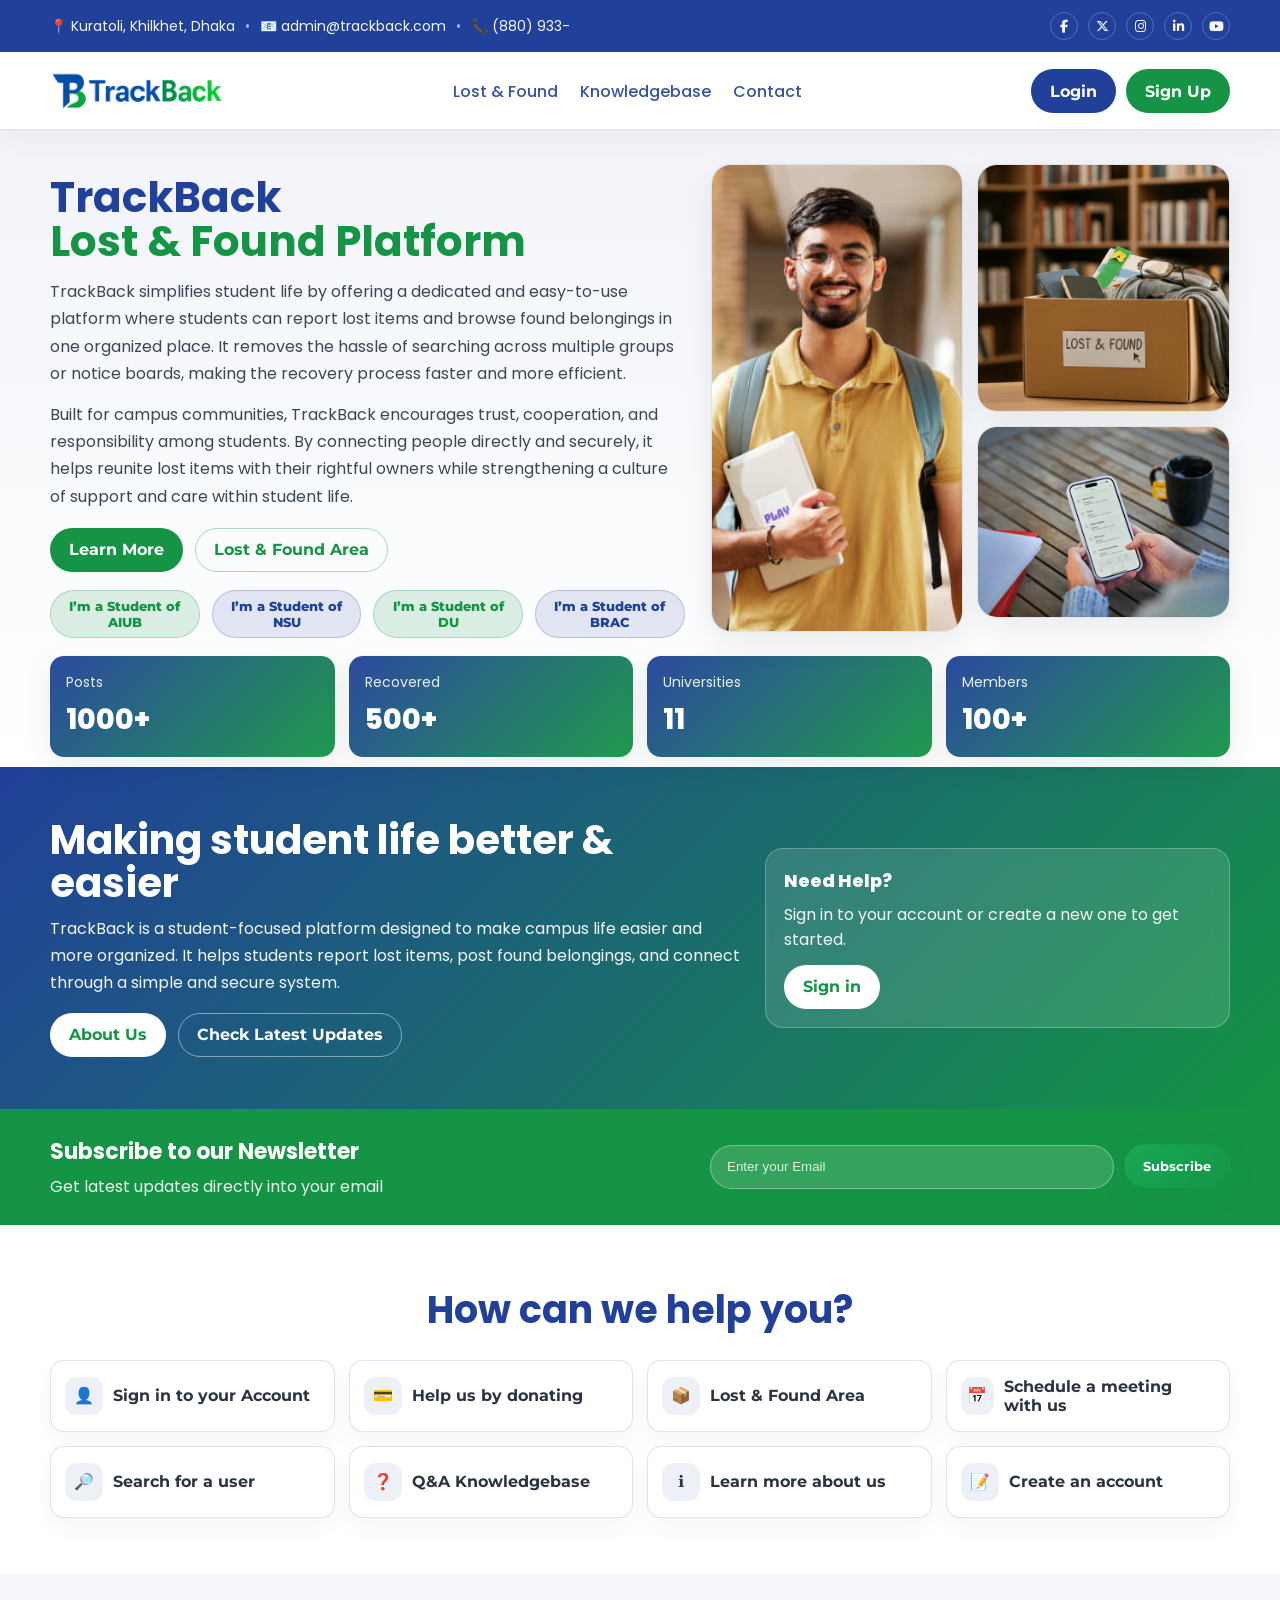
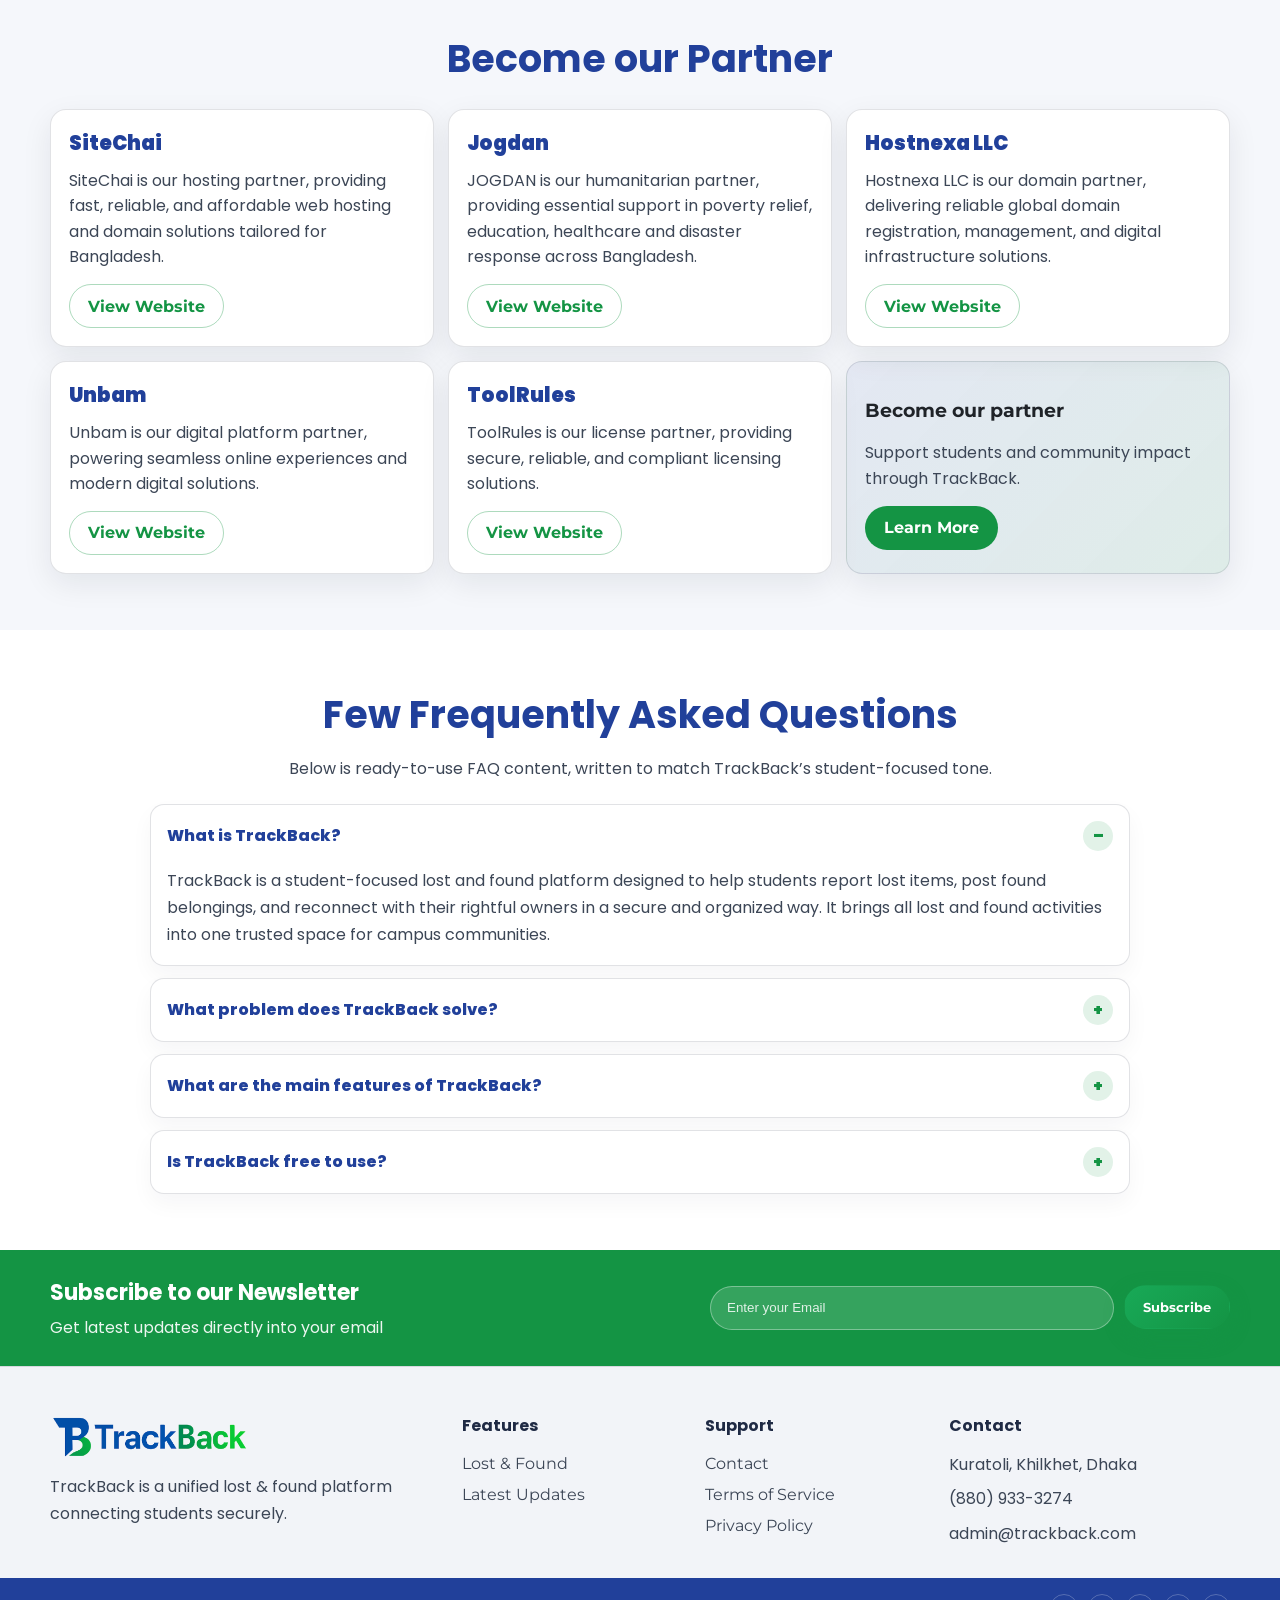
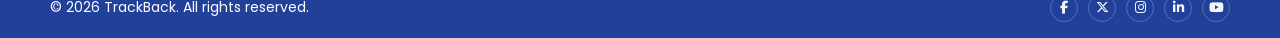
==== index.html @ 2aef0e6d "changed header in index" ====
<!doctype html>
<html lang="en">

<head>
  <meta charset="UTF-8" />
  <meta name="viewport" content="width=device-width, initial-scale=1.0" />
  <title>TrackBack - Student Lost &amp; Found Platform</title>

  <link rel="icon" href="img/logo/favicon-circle.png" type="image/png" />

  <link rel="preconnect" href="https://fonts.googleapis.com" />
  <link rel="preconnect" href="https://fonts.gstatic.com" crossorigin />
  <link rel="stylesheet"
        href="https://cdnjs.cloudflare.com/ajax/libs/font-awesome/6.5.1/css/all.min.css" />

  <link
    href="https://fonts.googleapis.com/css2?family=Montserrat:wght@500;600;700&family=Poppins:wght@400;500;600;700&display=swap"
    rel="stylesheet" />

  <link rel="stylesheet" href="./index.css" />
</head>

<body>

  <div id="header-placeholder"></div>

<script>
  fetch("View/header.html")
    .then(res => res.text())
    .then(data => document.getElementById("header-placeholder").innerHTML = data);

</script>

  <main>
    
    <section class="hero">
      <div class="container hero__grid">
        <div class="hero__left">
          <h1 class="hero__title">
            TrackBack<span class="accent"> <br> Lost &amp; Found Platform</span>
          </h1>

          <p class="hero__desc">
            TrackBack simplifies student life by offering a dedicated and easy-to-use platform where
            students can report lost items and browse found belongings in one organized place. It removes
            the hassle of searching across multiple groups or notice boards, making the recovery process
            faster and more efficient.
          </p>

          <p class="hero__desc">
            Built for campus communities, TrackBack encourages trust, cooperation, and responsibility among
            students. By connecting people directly and securely, it helps reunite lost items with their
            rightful owners while strengthening a culture of support and care within student life.
          </p>

          <div class="hero__cta">
            <a class="btn btn--green btn--pill" href="#">Learn More</a>
            <a class="btn btn--outline-green btn--pill" href="view/login.html">Lost &amp; Found Area</a>
          </div>

          <div class="uni-row">
            <button class="pill pill--green">I’m a Student of AIUB</button>
            <button class="pill pill--blue">I’m a Student of NSU</button>
            <button class="pill pill--green">I’m a Student of DU</button>
            <button class="pill pill--blue">I’m a Student of BRAC</button>
          </div>
        </div>

        <div class="hero__right">
          <div class="hero-cards">
            <article class="media-card media-card--tall">
              <img src="./img/other/hero-1.jpg" alt="TrackBack demo" />
            </article>

            <div class="hero-cards__stack">
              <article class="media-card">
                <img src="./img/other/hero-2.png" alt="Found items list" />
              </article>

              <article class="media-card">
                <img src="./img/other/hero-3.png" alt="Campus support" />
              </article>
            </div>
          </div>
        </div>
      </div>

      <div class="container stats">
        <div class="stat">
          <div class="stat__label">Posts</div>
          <div class="stat__value">1000+</div>
        </div>
        <div class="stat">
          <div class="stat__label">Recovered</div>
          <div class="stat__value">500+</div>
        </div>
        <div class="stat">
          <div class="stat__label">Universities</div>
          <div class="stat__value">11</div>
        </div>
        <div class="stat">
          <div class="stat__label">Members</div>
          <div class="stat__value">100+</div>
        </div>
      </div>
    </section>

    
    <section class="band band--blue" id="features">
      <div class="container band__grid">
        <div>
          <h2 class="band__title">Making student life better &amp; easier</h2>
          <p class="band__text">
            TrackBack is a student-focused platform designed to make campus life easier and more organized.
            It helps students report lost items, post found belongings, and connect through a simple and
            secure system.
          </p>
          <div class="band__cta">
            <a class="btn btn--white btn--pill" href="#">About Us</a>
            <a class="btn btn--outline-white btn--pill" href="#">Check Latest Updates</a>
          </div>
        </div>

        <div class="band__mini">
          <div class="mini-card">
            <div class="mini-card__title">Need Help?</div>
            <div class="mini-card__text">
              Sign in to your account or create a new one to get started.
            </div>
            <a class="btn btn--white btn--pill mini-card__btn" href="view/login.html">Sign in</a>
          </div>
        </div>
      </div>
    </section>

    
    <section class="newsletter-strip">
      <div class="container newsletter-strip__inner">
        <div class="newsletter-strip__text">
          <h3>Subscribe to our Newsletter</h3>
          <p>Get latest updates directly into your email</p>
        </div>

        <form class="newsletter-strip__form" action="#" method="post">
          <input type="email" placeholder="Enter your Email" required />
          <button class="btn btn--green" type="submit">Subscribe</button>
        </form>
      </div>
    </section>

    
    <section class="section" id="support">
      <div class="container">
        <h2 class="section__title">How can we help you?</h2>

        <div class="help-grid">
          <a class="help-item" href="./view/login.html"><span class="help-ico">👤</span><span>Sign in to your Account</span></a>
          <a class="help-item" href="#"><span class="help-ico">💳</span><span>Help us by donating</span></a>
          <a class="help-item" href="#"><span class="help-ico">📦</span><span>Lost &amp; Found Area</span></a>
          <a class="help-item" href="#"><span class="help-ico">📅</span><span>Schedule a meeting with us</span></a>
          <a class="help-item" href="#"><span class="help-ico">🔎</span><span>Search for a user</span></a>
          <a class="help-item" href="#"><span class="help-ico">❓</span><span>Q&amp;A Knowledgebase</span></a>
          <a class="help-item" href="#"><span class="help-ico">ℹ️</span><span>Learn more about us</span></a>
          <a class="help-item" href="./registration.html"><span class="help-ico">📝</span><span>Create an account</span></a>
        </div>
      </div>
    </section>

    
    <section class="section section--muted">
      <div class="container">
        <h2 class="section__title">Become our Partner</h2>

        <div class="sponsor-grid">
          <article class="sponsor-card">
            <div class="sponsor-card__logo">SiteChai</div>
            <p>
              SiteChai is our hosting partner, providing fast, reliable, and affordable web hosting and
              domain solutions tailored for Bangladesh.
            </p>
            <a class="btn btn--outline-green btn--pill" href="https://sitechai.com" target="_blank" rel="noopener">View Website</a>
          </article>

          <article class="sponsor-card">
            <div class="sponsor-card__logo">Jogdan</div>
            <p>
              JOGDAN is our humanitarian partner, providing essential support in poverty relief, education,
              healthcare and disaster response across Bangladesh.
            </p>
            <a class="btn btn--outline-green btn--pill" href="https://jogdan.com" target="_blank" rel="noopener">View Website</a>
          </article>

          <article class="sponsor-card">
            <div class="sponsor-card__logo">Hostnexa LLC</div>
            <p>
              Hostnexa LLC is our domain partner, delivering reliable global domain registration,
              management, and digital infrastructure solutions.
            </p>
            <a class="btn btn--outline-green btn--pill" href="https://hostnexa.com" target="_blank" rel="noopener">View Website</a>
          </article>

          <article class="sponsor-card">
            <div class="sponsor-card__logo">Unbam</div>
            <p>
              Unbam is our digital platform partner, powering seamless online experiences and modern
              digital solutions.
            </p>
            <a class="btn btn--outline-green btn--pill" href="https://unbam.com" target="_blank" rel="noopener">View Website</a>
          </article>

          <article class="sponsor-card"> 
            <div class="sponsor-card__logo">ToolRules</div>
            <p>
              ToolRules is our license partner, providing secure, reliable, and compliant licensing
              solutions.
            </p>
            <a class="btn btn--outline-green btn--pill" href="https://toolrules.com" target="_blank" rel="noopener">View Website</a>
          </article>

          <article class="sponsor-card sponsor-card--cta">
            <h3>Become our partner</h3>
            <p>Support students and community impact through TrackBack.</p>
            <a class="btn btn--green btn--pill" href="#">Learn More</a>
          </article>
        </div>
      </div>
    </section>

    
    <section class="section">
      <div class="container">
        <h2 class="section__title">Few Frequently Asked Questions</h2>
        <p class="section__sub">
          Below is ready-to-use FAQ content, written to match TrackBack’s student-focused tone.
        </p>

        <div class="accordion">
          <details open>
            <summary>What is TrackBack?</summary>
            <div class="accordion__body">
              TrackBack is a student-focused lost and found platform designed to help students report
              lost items, post found belongings, and reconnect with their rightful owners in a secure and
              organized way. It brings all lost and found activities into one trusted space for campus
              communities.
            </div>
          </details>

          <details>
            <summary>What problem does TrackBack solve?</summary>
            <div class="accordion__body">
              TrackBack removes the hassle of searching through multiple Facebook groups, notice boards,
              or chat messages. Instead of scattered posts, students can easily find and report items in
              one centralized platform, saving time and reducing stress.
            </div>
          </details>

          <details>
            <summary>What are the main features of TrackBack?</summary>
            <div class="accordion__body">
              TrackBack offers lost item reporting, found item posting, secure student-to-student
              communication, campus-based listings, and an organized dashboard to track updates. The
              platform is designed to be simple, fast, and easy to use for everyone.
            </div>
          </details>

          <details>
            <summary>Is TrackBack free to use?</summary>
            <div class="accordion__body">
              Yes. TrackBack is completely free for students. Our goal is to support campus life and help
              students without creating any financial barriers.
            </div>
          </details>
        </div>
      </div>
    </section>

    
    <section class="newsletter-strip">
      <div class="container newsletter-strip__inner">
        <div class="newsletter-strip__text">
          <h3>Subscribe to our Newsletter</h3>
          <p>Get latest updates directly into your email</p>
        </div>

        <form class="newsletter-strip__form" action="#" method="post">
          <input type="email" placeholder="Enter your Email" required />
          <button class="btn btn--green" type="submit">Subscribe</button>
        </form>
      </div>
    </section>
  </main>

<div id="footer-placeholder"></div>

<script>
  fetch("View/footer.html")
    .then(res => res.text())
    .then(data => {
      document.getElementById("footer-placeholder").innerHTML = data;
    });
</script>

  
  <button id="backToTop" class="back-to-top" aria-label="Back to top">
    <i class="fa-solid fa-arrow-up"></i>
  </button>

  <script>
    const backToTop = document.getElementById("backToTop");

    function toggleBackToTop() {
      if (!backToTop) return;
      if (window.scrollY > 300) backToTop.classList.add("show");
      else backToTop.classList.remove("show");
    }

    window.addEventListener("scroll", toggleBackToTop);
    toggleBackToTop();

    if (backToTop) {
      backToTop.addEventListener("click", () => {
        window.scrollTo({ top: 0, behavior: "smooth" });
      });
    }
  </script>

</body>
</html>
---- index.css ----
:root{
  --blue:#21409a;
  --green:#149444;
  --text:#1f2328;
  --muted:#667085;
  --bg:#ffffff;
  --soft:#f5f7fb;
  --card:#ffffff;
  --border:rgba(15,23,42,.12);
  --shadow: 0 10px 30px rgba(16,24,40,.08);
  --radius:18px;

  --fontHead: "Poppins", system-ui, -apple-system, Segoe UI, Roboto, Arial;
  --fontBody: "Montserrat", system-ui, -apple-system, Segoe UI, Roboto, Arial;

  --topbarH: 52px;
  --navH: 78px;
  --fixedH: calc(var(--topbarH) + var(--navH));
}
.logo-bubble--img{
  padding: 0;
  overflow: hidden;
  background: transparent;
}

.logo-bubble--img img{
  width: 100%;
  height: 100%;
  object-fit: cover;
  border-radius: 999px;
  display: block;
}


*{ box-sizing:border-box; }
html,body{ height:100%; }
html{
  scroll-behavior:smooth;
  scroll-padding-top: var(--fixedH);
}
body{
  margin:0;
  font-family:var(--fontBody);
  color:var(--text);
  background:var(--bg);
}


.auth .form-link{
  display:inline-block !important;
  color:var(--blue) !important;
  text-decoration:underline !important;
}



a{ text-decoration:none; }

img{ display:block; }

.brand__img{
  height:42px;
  width:auto;
  display:block;
}
.brand__img--footer{
  height:48px;
  width:auto;
}

.logo-bubble--main img{
  width:72%;
  height:auto;
  object-fit:contain;
  display:block;
}

.container{
  width:min(1180px, calc(100% - 32px));
  margin-inline:auto;
}

main{ padding-top: var(--fixedH); }

.topbar{
  background:var(--blue);
  color:#fff;
  font-family:var(--fontHead);
  position:fixed;
  top:0;
  left:0;
  width:100%;
  height:var(--topbarH);
  z-index:10000;
}
.topbar__inner{
  height:var(--topbarH);
  display:flex;
  align-items:center;
  justify-content:space-between;
  gap:14px;
}
.topbar__left{
  display:flex;
  flex-wrap:wrap;
  align-items:center;
  gap:10px;
  font-size:14px;
  opacity:.95;
}
.dot{ opacity:.65; }

.topbar__right{
  display:flex;
  align-items:center;
  gap:10px;
}
.iconlink{
  width:28px;
  height:28px;
  border-radius:999px;
  display:grid;
  place-items:center;
  border:1px solid rgba(255,255,255,.25);
  color:#fff;
  font-weight:700;
  font-size:13px;
  opacity:.95;
  transition:.18s ease;
}
.iconlink:hover{ opacity:1; transform:translateY(-1px); }

.nav{
  background:#fff;
  border-bottom:1px solid var(--border);
  position:fixed;
  top:var(--topbarH);
  left:0;
  width:100%;
  height:var(--navH);
  z-index:9999;
  box-shadow: 0 10px 22px rgba(16,24,40,.04);
}
.nav__inner{
  height:var(--navH);
  display:flex;
  align-items:center;
  justify-content:space-between;
  gap:16px;
}

.brand{
  display:flex;
  align-items:center;
  gap:10px;
  font-family:var(--fontHead);
  font-weight:700;
}

.nav__links{
  display:flex;
  align-items:center;
  gap:22px;
}
.nav__link{
  font-family:var(--fontHead);
  font-weight:500;
  color:var(--blue);
  opacity:.9;
}
.nav__link:hover{ opacity:1; }

.nav__actions{
  display:flex;
  align-items:center;
  gap:10px;
}

.btn{
  display:inline-flex;
  align-items:center;
  justify-content:center;
  gap:8px;
  height:44px;
  padding:0 18px;
  border-radius:999px;
  font-weight:700;
  border:1px solid transparent;
  cursor:pointer;
  transition:.18s ease;
  font-family:var(--fontBody);
}
.btn--pill{ border-radius:999px; }
.btn--green{ background:var(--green); color:#fff; }
.btn--green:hover{ filter:brightness(.96); transform:translateY(-1px); }
.btn--blue{ background:var(--blue); color:#fff; }
.btn--blue:hover{ filter:brightness(.96); transform:translateY(-1px); }

.btn--outline-green{
  background:transparent;
  border-color:rgba(20,148,68,.35);
  color:var(--green);
}
.btn--outline-green:hover{ background:rgba(20,148,68,.08); transform:translateY(-1px); }

.btn--white{ background:#fff; color:var(--green); }
.btn--white:hover{ filter:brightness(.98); transform:translateY(-1px); }
.btn--outline-white{
  background:transparent;
  border-color:rgba(255,255,255,.45);
  color:#fff;
}
.btn--outline-white:hover{ background:rgba(255,255,255,.12); transform:translateY(-1px); }

.hero{
  background:linear-gradient(180deg, rgba(33,64,154,.06), rgba(255,255,255,0));
  padding:34px 0 10px;
}
.hero__grid{
  display:grid;
  grid-template-columns: 1.1fr .9fr;
  gap:26px;
  align-items:start;
}
.hero__title{
  font-family:var(--fontHead);
  font-weight:700;
  font-size:42px;
  line-height:1.05;
  margin:12px 0 14px;
  color:var(--blue);
}
.accent{ color:var(--green); }
.hero__desc{
  margin:0 0 18px;
  color:#3c4656;
  font-family:var(--fontHead);
  font-size:16px;
  line-height:1.7;
  max-width:720px;
}
.hero__cta{
  display:flex;
  flex-wrap:wrap;
  gap:12px;
  margin:18px 0 18px;
}

.uni-row{
  display:grid;
  grid-template-columns:repeat(4, minmax(0, 1fr));
  gap:12px;
  margin-top:16px;
}
.pill{
  border:none;
  height:48px;
  border-radius:999px;
  font-weight:800;
  font-family:var(--fontBody);
  font-size:13px;
  cursor:pointer;
  transition:.18s ease;
}
.pill--green{ background:rgba(20,148,68,.14); color:var(--green); border:1px solid rgba(20,148,68,.25); }
.pill--blue{ background:rgba(33,64,154,.12); color:var(--blue); border:1px solid rgba(33,64,154,.22); }
.pill:hover{ transform:translateY(-1px); }

.hero-cards{
  display:grid;
  grid-template-columns: 1fr 1fr;
  gap:14px;
  align-items:stretch;
}
.media-card{
  border-radius:20px;
  overflow:hidden;
  box-shadow:var(--shadow);
  border:1px solid var(--border);
  position:relative;
  background:#fff;
  min-height:170px;
}
.media-card img{
  width:100%;
  height:100%;
  object-fit:cover;
}
.media-card--tall{ grid-row: span 2; min-height:360px; }
.media-card__label{
  position:absolute;
  left:14px;
  bottom:14px;
  background:rgba(17,24,39,.72);
  color:#fff;
  padding:8px 10px;
  border-radius:999px;
  font-size:12px;
  font-weight:700;
  backdrop-filter: blur(6px);
}
.hero-cards__stack{ display:grid; gap:14px; }

.stats{
  margin-top:18px;
  display:grid;
  grid-template-columns:repeat(4, minmax(0, 1fr));
  gap:14px;
}
.stat{
  background:linear-gradient(135deg, rgba(33,64,154,.95), rgba(20,148,68,.95));
  border-radius:14px;
  padding:16px 16px;
  color:#fff;
  box-shadow:var(--shadow);
}
.stat__label{
  font-family:var(--fontHead);
  font-size:14px;
  opacity:.9;
  margin-bottom:6px;
}
.stat__value{
  font-family:var(--fontHead);
  font-size:28px;
  font-weight:800;
}

.section{ padding:56px 0; }
.section--muted{ background:var(--soft); }
.section__title{
  text-align:center;
  font-family:var(--fontHead);
  color:var(--blue);
  font-size:38px;
  margin:0 0 12px;
}
.section__sub{
  text-align:center;
  max-width:820px;
  margin:0 auto 22px;
  color:#3c4656;
  font-family:var(--fontHead);
  line-height:1.7;
}

.band{ padding:52px 0; }
.band--blue{
  background:linear-gradient(135deg, rgba(33,64,154,1), rgba(20,148,68,1));
  color:#fff;
}
.band__grid{
  display:grid;
  grid-template-columns: 1.2fr .8fr;
  gap:18px;
  align-items:center;
}
.band__title{
  margin:0 0 10px;
  font-family:var(--fontHead);
  font-size:40px;
  line-height:1.08;
}
.band__text{
  margin:0 0 16px;
  font-family:var(--fontHead);
  line-height:1.7;
  opacity:.95;
}
.band__cta{ display:flex; flex-wrap:wrap; gap:12px; }

.mini-card{
  background:rgba(255,255,255,.12);
  border:1px solid rgba(255,255,255,.25);
  border-radius:18px;
  padding:18px;
  backdrop-filter: blur(8px);
}
.mini-card__title{
  font-family:var(--fontHead);
  font-weight:800;
  font-size:18px;
  margin-bottom:8px;
}
.mini-card__text{
  font-family:var(--fontHead);
  line-height:1.6;
  opacity:.95;
  margin-bottom:12px;
}
.mini-card__btn{ width:max-content; }

.newsletter-strip{
  background:var(--green);
  color:#fff;
  padding:26px 0;
}
.newsletter-strip__inner{
  display:flex;
  align-items:center;
  justify-content:space-between;
  gap:16px;
}
.newsletter-strip__text h3{
  margin:0;
  font-family:var(--fontHead);
  font-size:22px;
}
.newsletter-strip__text p{
  margin:6px 0 0;
  opacity:.92;
  font-family:var(--fontHead);
}
.newsletter-strip__form{
  display:flex;
  gap:10px;
  align-items:center;
  min-width:min(520px, 100%);
}
.newsletter-strip__form input{
  flex:1;
  height:44px;
  border-radius:999px;
  border:1px solid rgba(255,255,255,.35);
  background:rgba(255,255,255,.14);
  color:#fff;
  padding:0 16px;
  outline:none;
}
.newsletter-strip__form input::placeholder{ color:rgba(255,255,255,.85); }

.help-grid{
  margin-top:22px;
  display:grid;
  grid-template-columns:repeat(4, minmax(0, 1fr));
  gap:14px;
}
.help-item{
  background:#fff;
  border:1px solid var(--border);
  border-radius:14px;
  padding:16px 14px;
  box-shadow: 0 10px 22px rgba(16,24,40,.04);
  display:flex;
  gap:10px;
  align-items:center;
  font-weight:700;
  color:#2b3340;
  transition:.18s ease;
}
.help-item:hover{ transform:translateY(-2px); }
.help-ico{
  width:38px;
  height:38px;
  border-radius:12px;
  display:grid;
  place-items:center;
  background:rgba(33,64,154,.08);
}

.sponsor-grid{
  margin-top:22px;
  display:grid;
  grid-template-columns:repeat(3, minmax(0, 1fr));
  gap:14px;
}
.sponsor-card{
  background:#fff;
  border:1px solid var(--border);
  border-radius:16px;
  padding:18px;
  box-shadow:var(--shadow);
}
.sponsor-card__logo{
  font-family:var(--fontHead);
  font-weight:900;
  font-size:20px;
  color:var(--blue);
  margin-bottom:10px;
}
.sponsor-card p{
  margin:0 0 14px;
  color:#3c4656;
  line-height:1.6;
  font-family:var(--fontHead);
}
.sponsor-card--cta{
  background:linear-gradient(135deg, rgba(33,64,154,.08), rgba(20,148,68,.10));
}

.accordion{
  margin-top:18px;
  max-width:980px;
  margin-inline:auto;
  display:grid;
  gap:12px;
}
details{
  border:1px solid var(--border);
  border-radius:14px;
  background:#fff;
  box-shadow: 0 10px 22px rgba(16,24,40,.04);
  overflow:hidden;
}
summary{
  list-style:none;
  cursor:pointer;
  padding:16px 16px;
  font-weight:800;
  color:var(--blue);
  display:flex;
  align-items:center;
  justify-content:space-between;
  gap:12px;
  font-family:var(--fontHead);
}
summary::-webkit-details-marker{ display:none; }
summary::after{
  content:"+";
  width:30px;
  height:30px;
  border-radius:999px;
  display:grid;
  place-items:center;
  background:rgba(20,148,68,.12);
  color:var(--green);
  font-weight:900;
}
details[open] summary::after{ content:"–"; }
.accordion__body{
  padding:0 16px 16px;
  color:#3c4656;
  line-height:1.7;
  font-family:var(--fontHead);
}

.programs{
  display:grid;
  grid-template-columns: 1.15fr .85fr;
  gap:18px;
  align-items:center;
}
.programs__left .section__title{ text-align:left; margin-bottom:10px; }
.programs__left .section__sub{ text-align:left; margin:0 0 18px; }
.programs__cta{ display:flex; flex-wrap:wrap; gap:12px; }

.programs__right{
  position:relative;
  min-height:340px;
  display:grid;
  place-items:center;
}
.logo-bubble{
  width:180px;
  height:180px;
  border-radius:999px;
  background:#fff;
  border:1px solid var(--border);
  box-shadow:var(--shadow);
  display:grid;
  place-items:center;
  text-align:center;
  font-family:var(--fontHead);
  font-weight:800;
  color:var(--blue);
  padding:14px;
  position:absolute;
}
.logo-bubble small{
  display:block;
  margin-top:6px;
  font-weight:700;
  color:#3c4656;
  opacity:.9;
}
.logo-bubble--main{
  width:210px;
  height:210px;
  background:linear-gradient(135deg, rgba(33,64,154,.12), rgba(20,148,68,.12));
  position:relative;
}
.logo-bubble:nth-child(1){ left:6%; top:10%; }
.logo-bubble:nth-child(2){ right:6%; bottom:10%; }

.blog-grid{
  margin-top:22px;
  display:grid;
  grid-template-columns:repeat(3, minmax(0, 1fr));
  gap:14px;
}
.blog-card{
  border:1px solid var(--border);
  border-radius:16px;
  overflow:hidden;
  background:#fff;
  box-shadow:var(--shadow);
}
.blog-card img{ width:100%; height:200px; object-fit:cover; }
.blog-card__body{ padding:16px; }
.blog-card__body h3{
  margin:0 0 10px;
  font-family:var(--fontHead);
  color:#1f2a44;
}
.blog-card__body p{
  margin:0 0 14px;
  color:#3c4656;
  font-family:var(--fontHead);
  line-height:1.65;
}
.center{ text-align:center; margin-top:18px; }

.footer{
  background:#f2f4f8;
  padding:46px 0 0;
  border-top:1px solid var(--border);
}
.footer__grid{
  display:grid;
  grid-template-columns: 1.4fr .8fr .8fr 1fr;
  gap:18px;
  padding-bottom:26px;
}
.footer__brand p{
  margin:12px 0 0;
  color:#3c4656;
  line-height:1.7;
  font-family:var(--fontHead);
}
.footer__col h4{
  margin:0 0 10px;
  font-family:var(--fontHead);
  color:#1f2a44;
}
.footer__col a{
  display:block;
  padding:6px 0;
  color:#3c4656;
}
.footer__col a:hover{ color:var(--blue); }
.footer__meta{
  padding:5px 0;
  color:#3c4656;
  line-height:1.55;
  font-family:var(--fontHead);
}

.footer__bottom{
  background:var(--blue);
  color:#fff;
  padding:16px 0;
}
.footer__bottom-inner{
  display:flex;
  align-items:center;
  justify-content:space-between;
  gap:12px;
  font-family:var(--fontHead);
  font-size:14px;
}
.footer__social{ display:flex; gap:10px; }
.iconlink--dark{ border-color:rgba(255,255,255,.25); }

.float-chat{
  position:fixed;
  right:24px;
  bottom:24px;
  width:48px;
  height:48px;
  border-radius:50%;
  background:linear-gradient(135deg, var(--blue), var(--green));
  display:flex;
  align-items:center;
  justify-content:center;
  color:#fff;
  box-shadow:0 10px 24px rgba(0,0,0,.25);
  cursor:pointer;
  z-index:50;
  opacity:0;
  pointer-events:none;
  transform:translateY(12px);
  transition:.25s ease;
}
.float-chat.show{
  opacity:1;
  pointer-events:auto;
  transform:translateY(0);
}
.float-chat:hover{
  transform:translateY(-2px);
  box-shadow:0 14px 30px rgba(0,0,0,.28);
}
.float-chat__ico{
  font-size:20px;
  line-height:1;
}
.hero__desc{
  text-align: left;
  margin-bottom: 14px;
}

.newsletter-strip__form .btn--green {
  background: linear-gradient(135deg, #18a957, #149444);
  box-shadow: 0 8px 20px rgba(20, 148, 68, 0.45);
  transform: translateY(-1px);
}

.newsletter-strip__form .btn--green:hover {
  filter: brightness(1.05);
  box-shadow: 0 10px 24px rgba(20, 148, 68, 0.6);
}
/* =========================
   AUTH / LOGIN PAGE
   ========================= */
.auth{
  padding:56px 0 72px;
  background:linear-gradient(180deg, rgba(33,64,154,.06), rgba(255,255,255,0));
}

.auth__grid{
  display:grid;
  grid-template-columns:1.1fr .9fr;
  gap:32px;
  align-items:center;
}

.auth__info{
  font-family:var(--fontHead);
}

.auth__title{
  font-size:38px;
  line-height:1.15;
  color:var(--blue);
  margin:12px 0 10px;
}

.auth__subtitle{
  margin:0 0 14px;
  font-size:16px;
  line-height:1.7;
  color:#3c4656;
}

.auth__list{
  padding-left:18px;
  margin:8px 0 16px;
  color:#3c4656;
  font-size:15px;
  line-height:1.6;
}

.auth__list li{
  margin-bottom:4px;
}

.auth__badge{
  display:inline-flex;
  align-items:center;
  justify-content:center;
  padding:8px 14px;
  border-radius:999px;
  background:rgba(20,148,68,.10);
  border:1px solid rgba(20,148,68,.30);
  color:var(--green);
  font-size:13px;
  font-weight:700;
}

/* Card */
.auth__card{
  background:var(--card);
  border-radius:20px;
  border:1px solid var(--border);
  box-shadow:var(--shadow);
  padding:24px 22px 22px;
}

.auth-card__title{
  margin:0 0 6px;
  font-family:var(--fontHead);
  font-size:24px;
  color:var(--blue);
}

.auth-card__subtitle{
  margin:0 0 18px;
  font-family:var(--fontHead);
  color:#3c4656;
  font-size:14px;
}

/* Form */
.auth-form{
  display:flex;
  flex-direction:column;
  gap:14px;
}

.form-field{
  display:flex;
  flex-direction:column;
  gap:6px;
}

.form-field label{
  font-size:13px;
  font-weight:600;
  font-family:var(--fontHead);
  color:#1f2937;
}

.form-field input{
  height:44px;
  border-radius:999px;
  border:1px solid var(--border);
  padding:0 14px;
  font-family:var(--fontBody);
  font-size:14px;
  outline:none;
  background:#f9fafb;
  transition:.16s ease;
}

.form-field input:focus{
  border-color:rgba(33,64,154,.75);
  box-shadow:0 0 0 1px rgba(33,64,154,.08);
  background:#fff;
}

/* Password Input Wrapper */
.password-input-wrapper{
  position:relative;
  display:flex;
  align-items:center;
  width:100%;
  height:44px;
  border-radius:999px;
  border:1px solid var(--border);
  background:#f9fafb;
  transition:.16s ease;
}

.password-input-wrapper:focus-within{
  border-color:rgba(33,64,154,.75);
  box-shadow:0 0 0 1px rgba(33,64,154,.08);
  background:#fff;
}

.password-input-wrapper input{
  height:100%;
  border:none;
  background:transparent;
  padding:0 14px;
  flex:1;
  font-family:var(--fontBody);
  font-size:14px;
  outline:none;
  color:var(--text);
}

.password-input-wrapper input::placeholder{
  color:var(--muted);
}

.password-toggle{
  position:relative;
  right:0;
  background:none;
  border:none;
  cursor:pointer;
  color:var(--muted);
  font-size:16px;
  width:44px;
  height:44px;
  display:flex;
  align-items:center;
  justify-content:center;
  transition:0.2s ease;
  outline:none;
  flex-shrink:0;
}

.password-toggle:hover{
  color:var(--blue);
  transform:scale(1.1);
}

.password-toggle:active{
  transform:scale(0.95);
}

.form-field__row{
  display:flex;
  align-items:center;
  justify-content:space-between;
  gap:8px;
}

.form-link{
  font-size:12px;
  font-weight:600;
  color:var(--blue);
}

.form-link:hover{
  text-decoration:underline;
}

.form-field--inline{
  margin-top:2px;
}

.checkbox{
  display:flex;
  align-items:center;
  gap:8px;
  font-size:13px;
  color:#4b5563;
}

.checkbox input{
  width:16px;
  height:16px;
  border-radius:4px;
  border:1px solid var(--border);
}

.auth-form__btn{
  width:100%;
  margin-top:4px;
}

.auth-form__footer{
  margin:10px 0 0;
  font-size:13px;
  color:#4b5563;
  text-align:center;
}

.auth-card__meta{
  margin-top:10px;
  text-align:center;
  font-size:11px;
  color:#9ca3af;
}

.auth-card__meta a{
  color:var(--blue);
}

.auth-form__row{
  display:grid;
  grid-template-columns:0.8fr 1.2fr;
  gap:12px;
}


.auth-form select{
  height:44px;
  border-radius:999px;
  border:1px solid var(--border);
  padding:0 14px;
  font-family:var(--fontBody);
  font-size:14px;
  background:#f9fafb;
  outline:none;
}


.auth-form select:focus{
  border-color:rgba(33,64,154,.75);
  box-shadow:0 0 0 1px rgba(33,64,154,.08);
  background:#fff;
}

@media (max-width:720px){
  .auth-form__row{
    grid-template-columns:1fr;
  }
}

/* Responsive */
@media (max-width:980px){
  .auth__grid{
    grid-template-columns:1fr;
  }
  .auth__card{
    max-width:460px;
    margin-inline:auto;
  }
}
@media (max-width:560px){
  .auth{
    padding:40px 0 56px;
  }
  .auth__title{
    font-size:30px;
  }
}

@media (max-width: 980px){
  .hero__grid{ grid-template-columns:1fr; }
  .stats{ grid-template-columns:repeat(2, minmax(0,1fr)); }
  .uni-row{ grid-template-columns:repeat(2, minmax(0,1fr)); }
  .help-grid{ grid-template-columns:repeat(2, minmax(0,1fr)); }
  .sponsor-grid{ grid-template-columns:repeat(2, minmax(0,1fr)); }
  .blog-grid{ grid-template-columns:1fr; }
  .programs{ grid-template-columns:1fr; }
  .footer__grid{ grid-template-columns:1fr 1fr; }
  .newsletter-strip__inner{ flex-direction:column; align-items:flex-start; }
  .newsletter-strip__form{ min-width:100%; }
}
@media (max-width: 560px){
  .nav__links{ display:none; }
  .footer__grid{ grid-template-columns:1fr; }
  .sponsor-grid{ grid-template-columns:1fr; }
}

/* Back to Top Button */
.back-to-top {
  position: fixed;
  bottom: 30px;
  right: 30px;
  width: 48px;
  height: 48px;
  border-radius: 50%;
  background: var(--green);
  color: #fff;
  border: none;
  cursor: pointer;
  display: flex;
  align-items: center;
  justify-content: center;
  font-size: 1.2rem;
  box-shadow: var(--shadow);
  opacity: 0;
  visibility: hidden;
  transform: translateY(20px);
  transition: opacity 0.3s, visibility 0.3s, transform 0.3s;
  z-index: 999;
}

.back-to-top:hover {
  background: var(--blue);
}

.back-to-top.show {
  opacity: 1;
  visibility: visible;
  transform: translateY(0);
}
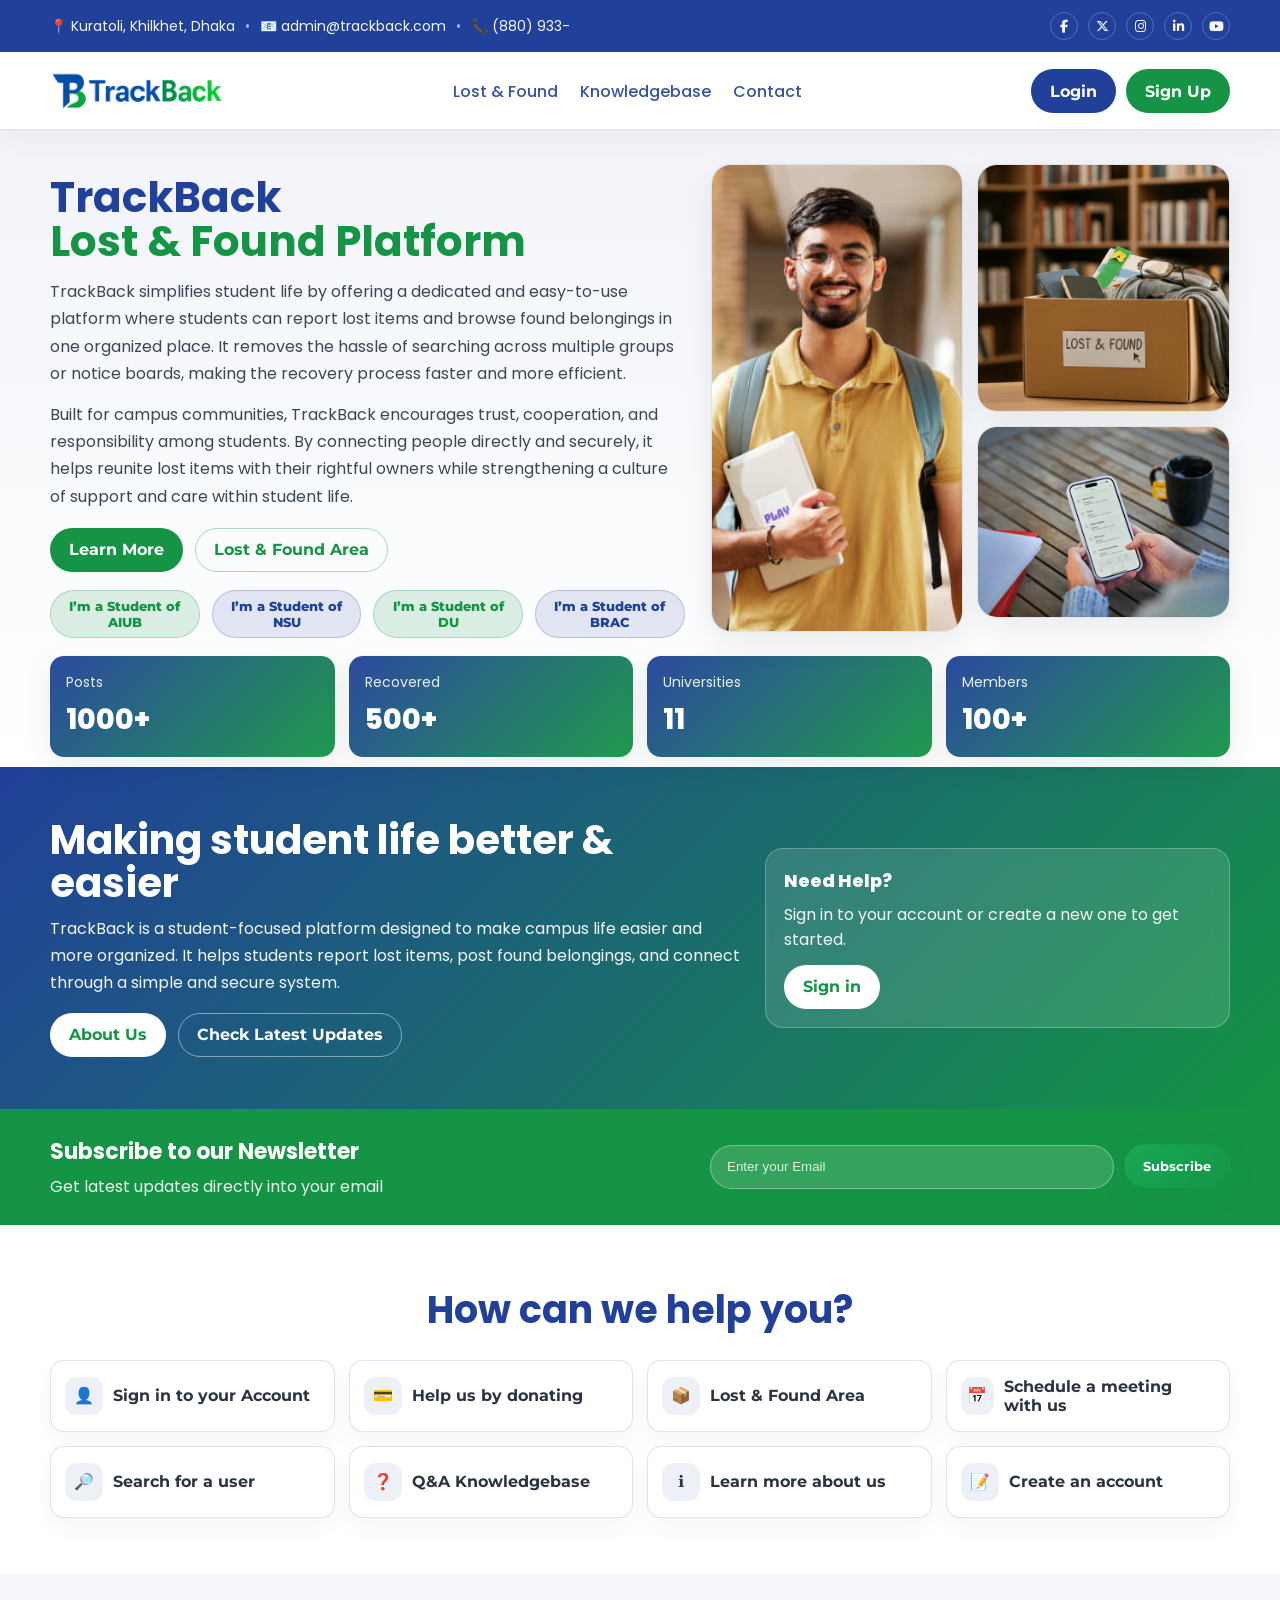
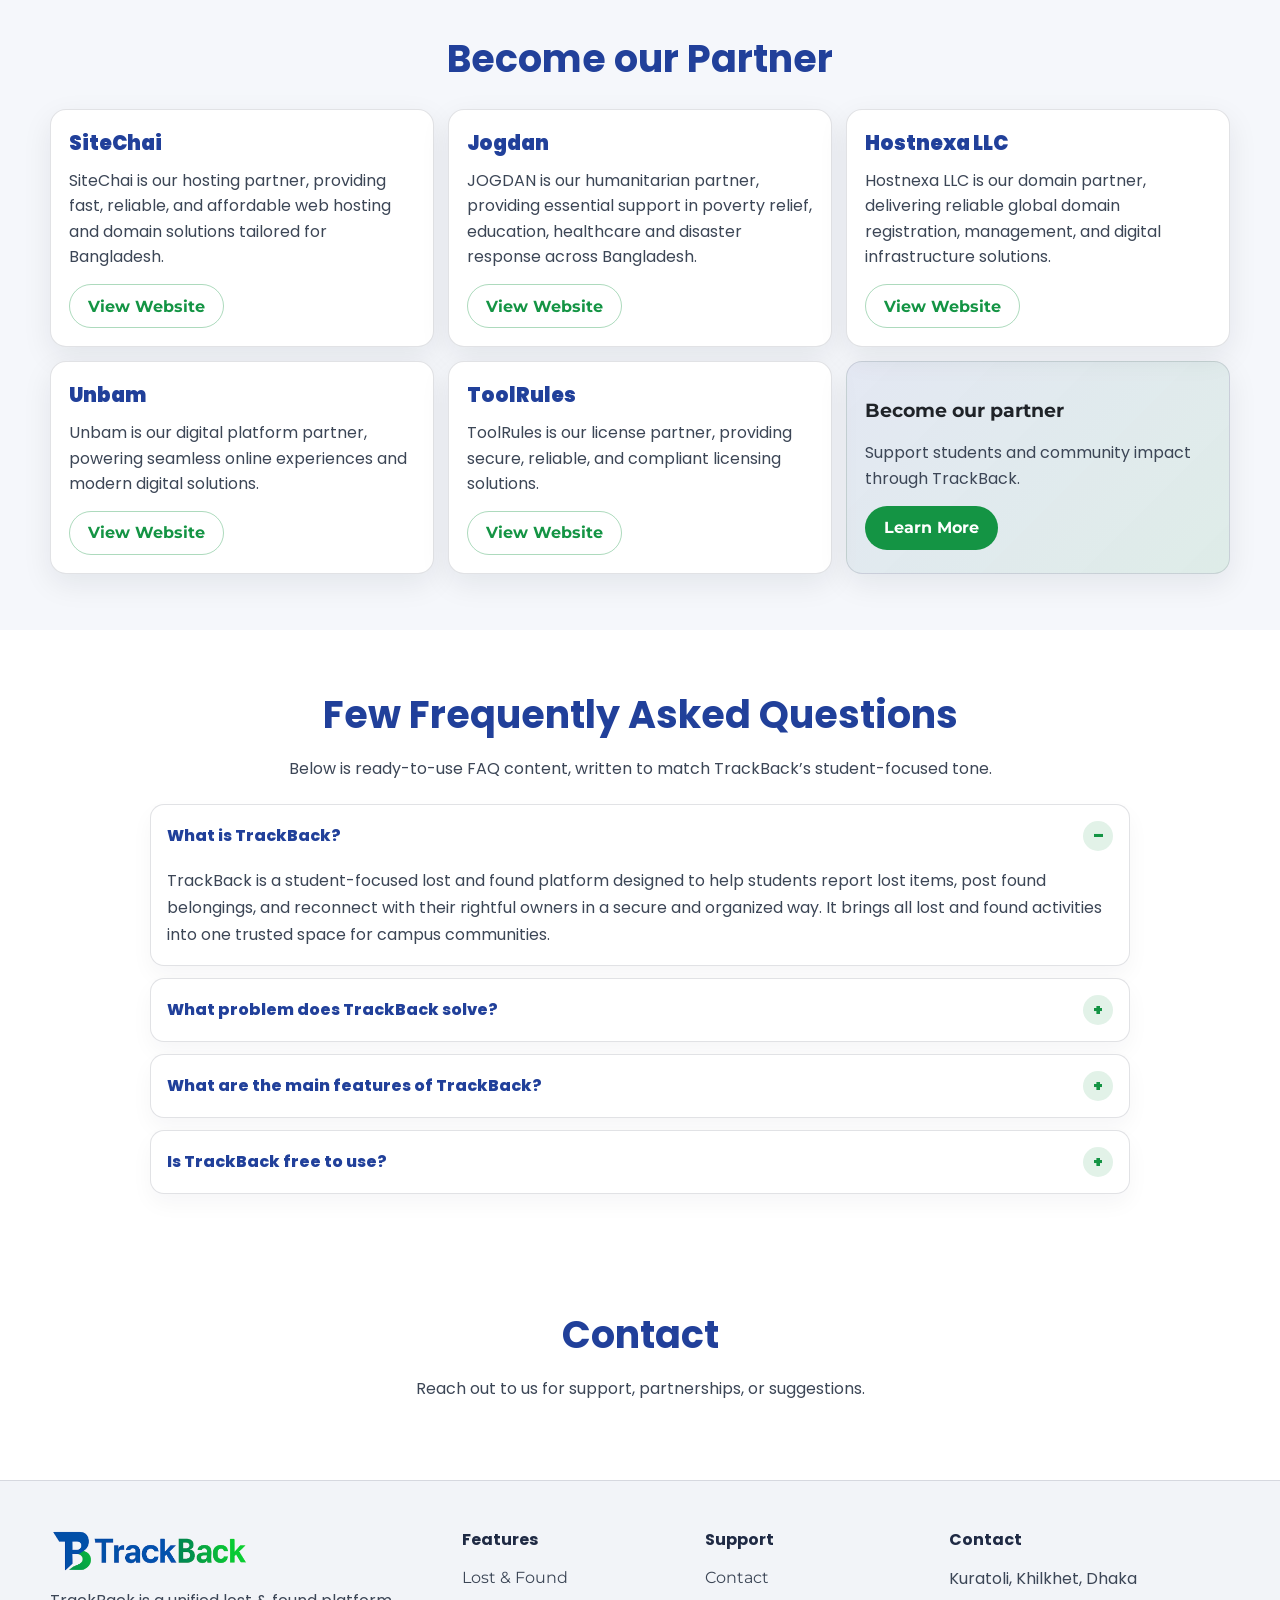
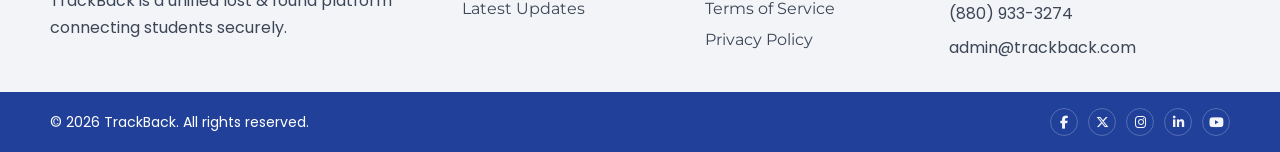
==== commit b8a682b0: "login and registration url fixed" ====
--- a/index.html
+++ b/index.html
@@ -1,38 +1,61 @@
 <!doctype html>
 <html lang="en">
-
 <head>
   <meta charset="UTF-8" />
   <meta name="viewport" content="width=device-width, initial-scale=1.0" />
   <title>TrackBack - Student Lost &amp; Found Platform</title>
 
-  <link rel="icon" href="img/logo/favicon-circle.png" type="image/png" />
+  <link rel="icon" href="/img/logo/favicon-circle.png" type="image/png" />
 
   <link rel="preconnect" href="https://fonts.googleapis.com" />
   <link rel="preconnect" href="https://fonts.gstatic.com" crossorigin />
-  <link rel="stylesheet"
-        href="https://cdnjs.cloudflare.com/ajax/libs/font-awesome/6.5.1/css/all.min.css" />
-
+  <link rel="stylesheet" href="https://cdnjs.cloudflare.com/ajax/libs/font-awesome/6.5.1/css/all.min.css" />
   <link
     href="https://fonts.googleapis.com/css2?family=Montserrat:wght@500;600;700&family=Poppins:wght@400;500;600;700&display=swap"
     rel="stylesheet" />
 
-  <link rel="stylesheet" href="./index.css" />
+  <link rel="stylesheet" href="/index.css" />
+
+  <script>
+    async function loadPartial(url, targetId) {
+      const el = document.getElementById(targetId);
+      if (!el) return;
+
+      try {
+        const res = await fetch(url, { cache: "no-store" });
+        if (!res.ok) throw new Error(`${res.status} ${res.statusText}`);
+        el.innerHTML = await res.text();
+      } catch (err) {
+        console.error("Partial load failed:", url, err);
+        el.innerHTML = "";
+      }
+    }
+
+    document.addEventListener("DOMContentLoaded", () => {
+      loadPartial("/View/header.html", "header-placeholder");
+      loadPartial("/View/footer.html", "footer-placeholder");
+
+      const backToTop = document.getElementById("backToTop");
+      const toggle = () => {
+        if (!backToTop) return;
+        if (window.scrollY > 300) backToTop.classList.add("show");
+        else backToTop.classList.remove("show");
+      };
+
+      window.addEventListener("scroll", toggle);
+      toggle();
+
+      backToTop?.addEventListener("click", () => {
+        window.scrollTo({ top: 0, behavior: "smooth" });
+      });
+    });
+  </script>
 </head>
 
 <body>
-
   <div id="header-placeholder"></div>
 
-<script>
-  fetch("View/header.html")
-    .then(res => res.text())
-    .then(data => document.getElementById("header-placeholder").innerHTML = data);
-
-</script>
-
   <main>
-    
     <section class="hero">
       <div class="container hero__grid">
         <div class="hero__left">
@@ -54,31 +77,31 @@
           </p>
 
           <div class="hero__cta">
-            <a class="btn btn--green btn--pill" href="#">Learn More</a>
-            <a class="btn btn--outline-green btn--pill" href="view/login.html">Lost &amp; Found Area</a>
+            <a class="btn btn--green btn--pill" href="#features">Learn More</a>
+            <a class="btn btn--outline-green btn--pill" href="/View/login.html">Lost &amp; Found Area</a>
           </div>
 
           <div class="uni-row">
-            <button class="pill pill--green">I’m a Student of AIUB</button>
-            <button class="pill pill--blue">I’m a Student of NSU</button>
-            <button class="pill pill--green">I’m a Student of DU</button>
-            <button class="pill pill--blue">I’m a Student of BRAC</button>
+            <button class="pill pill--green" type="button">I’m a Student of AIUB</button>
+            <button class="pill pill--blue" type="button">I’m a Student of NSU</button>
+            <button class="pill pill--green" type="button">I’m a Student of DU</button>
+            <button class="pill pill--blue" type="button">I’m a Student of BRAC</button>
           </div>
         </div>
 
         <div class="hero__right">
           <div class="hero-cards">
             <article class="media-card media-card--tall">
-              <img src="./img/other/hero-1.jpg" alt="TrackBack demo" />
+              <img src="/img/other/hero-1.jpg" alt="TrackBack demo" />
             </article>
 
             <div class="hero-cards__stack">
               <article class="media-card">
-                <img src="./img/other/hero-2.png" alt="Found items list" />
+                <img src="/img/other/hero-2.png" alt="Found items list" />
               </article>
 
               <article class="media-card">
-                <img src="./img/other/hero-3.png" alt="Campus support" />
+                <img src="/img/other/hero-3.png" alt="Campus support" />
               </article>
             </div>
           </div>
@@ -105,7 +128,6 @@
       </div>
     </section>
 
-    
     <section class="band band--blue" id="features">
       <div class="container band__grid">
         <div>
@@ -116,8 +138,8 @@
             secure system.
           </p>
           <div class="band__cta">
-            <a class="btn btn--white btn--pill" href="#">About Us</a>
-            <a class="btn btn--outline-white btn--pill" href="#">Check Latest Updates</a>
+            <a class="btn btn--white btn--pill" href="#contact">About Us</a>
+            <a class="btn btn--outline-white btn--pill" href="#support">Check Latest Updates</a>
           </div>
         </div>
 
@@ -127,13 +149,12 @@
             <div class="mini-card__text">
               Sign in to your account or create a new one to get started.
             </div>
-            <a class="btn btn--white btn--pill mini-card__btn" href="view/login.html">Sign in</a>
-          </div>
-        </div>
-      </div>
-    </section>
-
-    
+            <a class="btn btn--white btn--pill mini-card__btn" href="/View/login.html">Sign in</a>
+          </div>
+        </div>
+      </div>
+    </section>
+
     <section class="newsletter-strip">
       <div class="container newsletter-strip__inner">
         <div class="newsletter-strip__text">
@@ -148,25 +169,23 @@
       </div>
     </section>
 
-    
     <section class="section" id="support">
       <div class="container">
         <h2 class="section__title">How can we help you?</h2>
 
         <div class="help-grid">
-          <a class="help-item" href="./view/login.html"><span class="help-ico">👤</span><span>Sign in to your Account</span></a>
+          <a class="help-item" href="/View/login.html"><span class="help-ico">👤</span><span>Sign in to your Account</span></a>
           <a class="help-item" href="#"><span class="help-ico">💳</span><span>Help us by donating</span></a>
-          <a class="help-item" href="#"><span class="help-ico">📦</span><span>Lost &amp; Found Area</span></a>
-          <a class="help-item" href="#"><span class="help-ico">📅</span><span>Schedule a meeting with us</span></a>
+          <a class="help-item" href="/View/login.html"><span class="help-ico">📦</span><span>Lost &amp; Found Area</span></a>
+          <a class="help-item" href="#contact"><span class="help-ico">📅</span><span>Schedule a meeting with us</span></a>
           <a class="help-item" href="#"><span class="help-ico">🔎</span><span>Search for a user</span></a>
           <a class="help-item" href="#"><span class="help-ico">❓</span><span>Q&amp;A Knowledgebase</span></a>
-          <a class="help-item" href="#"><span class="help-ico">ℹ️</span><span>Learn more about us</span></a>
-          <a class="help-item" href="./registration.html"><span class="help-ico">📝</span><span>Create an account</span></a>
-        </div>
-      </div>
-    </section>
-
-    
+          <a class="help-item" href="#features"><span class="help-ico">ℹ️</span><span>Learn more about us</span></a>
+          <a class="help-item" href="/View/registration.html"><span class="help-ico">📝</span><span>Create an account</span></a>
+        </div>
+      </div>
+    </section>
+
     <section class="section section--muted">
       <div class="container">
         <h2 class="section__title">Become our Partner</h2>
@@ -208,7 +227,7 @@
             <a class="btn btn--outline-green btn--pill" href="https://unbam.com" target="_blank" rel="noopener">View Website</a>
           </article>
 
-          <article class="sponsor-card"> 
+          <article class="sponsor-card">
             <div class="sponsor-card__logo">ToolRules</div>
             <p>
               ToolRules is our license partner, providing secure, reliable, and compliant licensing
@@ -220,13 +239,12 @@
           <article class="sponsor-card sponsor-card--cta">
             <h3>Become our partner</h3>
             <p>Support students and community impact through TrackBack.</p>
-            <a class="btn btn--green btn--pill" href="#">Learn More</a>
-          </article>
-        </div>
-      </div>
-    </section>
-
-    
+            <a class="btn btn--green btn--pill" href="#contact">Learn More</a>
+          </article>
+        </div>
+      </div>
+    </section>
+
     <section class="section">
       <div class="container">
         <h2 class="section__title">Few Frequently Asked Questions</h2>
@@ -274,55 +292,19 @@
       </div>
     </section>
 
-    
-    <section class="newsletter-strip">
-      <div class="container newsletter-strip__inner">
-        <div class="newsletter-strip__text">
-          <h3>Subscribe to our Newsletter</h3>
-          <p>Get latest updates directly into your email</p>
-        </div>
-
-        <form class="newsletter-strip__form" action="#" method="post">
-          <input type="email" placeholder="Enter your Email" required />
-          <button class="btn btn--green" type="submit">Subscribe</button>
-        </form>
+    <!-- ✅ keep a real contact anchor so header link doesn't break -->
+    <section class="section" id="contact">
+      <div class="container">
+        <h2 class="section__title">Contact</h2>
+        <p class="section__sub">Reach out to us for support, partnerships, or suggestions.</p>
       </div>
     </section>
   </main>
 
-<div id="footer-placeholder"></div>
-
-<script>
-  fetch("View/footer.html")
-    .then(res => res.text())
-    .then(data => {
-      document.getElementById("footer-placeholder").innerHTML = data;
-    });
-</script>
-
-  
+  <div id="footer-placeholder"></div>
+
   <button id="backToTop" class="back-to-top" aria-label="Back to top">
     <i class="fa-solid fa-arrow-up"></i>
   </button>
-
-  <script>
-    const backToTop = document.getElementById("backToTop");
-
-    function toggleBackToTop() {
-      if (!backToTop) return;
-      if (window.scrollY > 300) backToTop.classList.add("show");
-      else backToTop.classList.remove("show");
-    }
-
-    window.addEventListener("scroll", toggleBackToTop);
-    toggleBackToTop();
-
-    if (backToTop) {
-      backToTop.addEventListener("click", () => {
-        window.scrollTo({ top: 0, behavior: "smooth" });
-      });
-    }
-  </script>
-
 </body>
-</html>+</html>
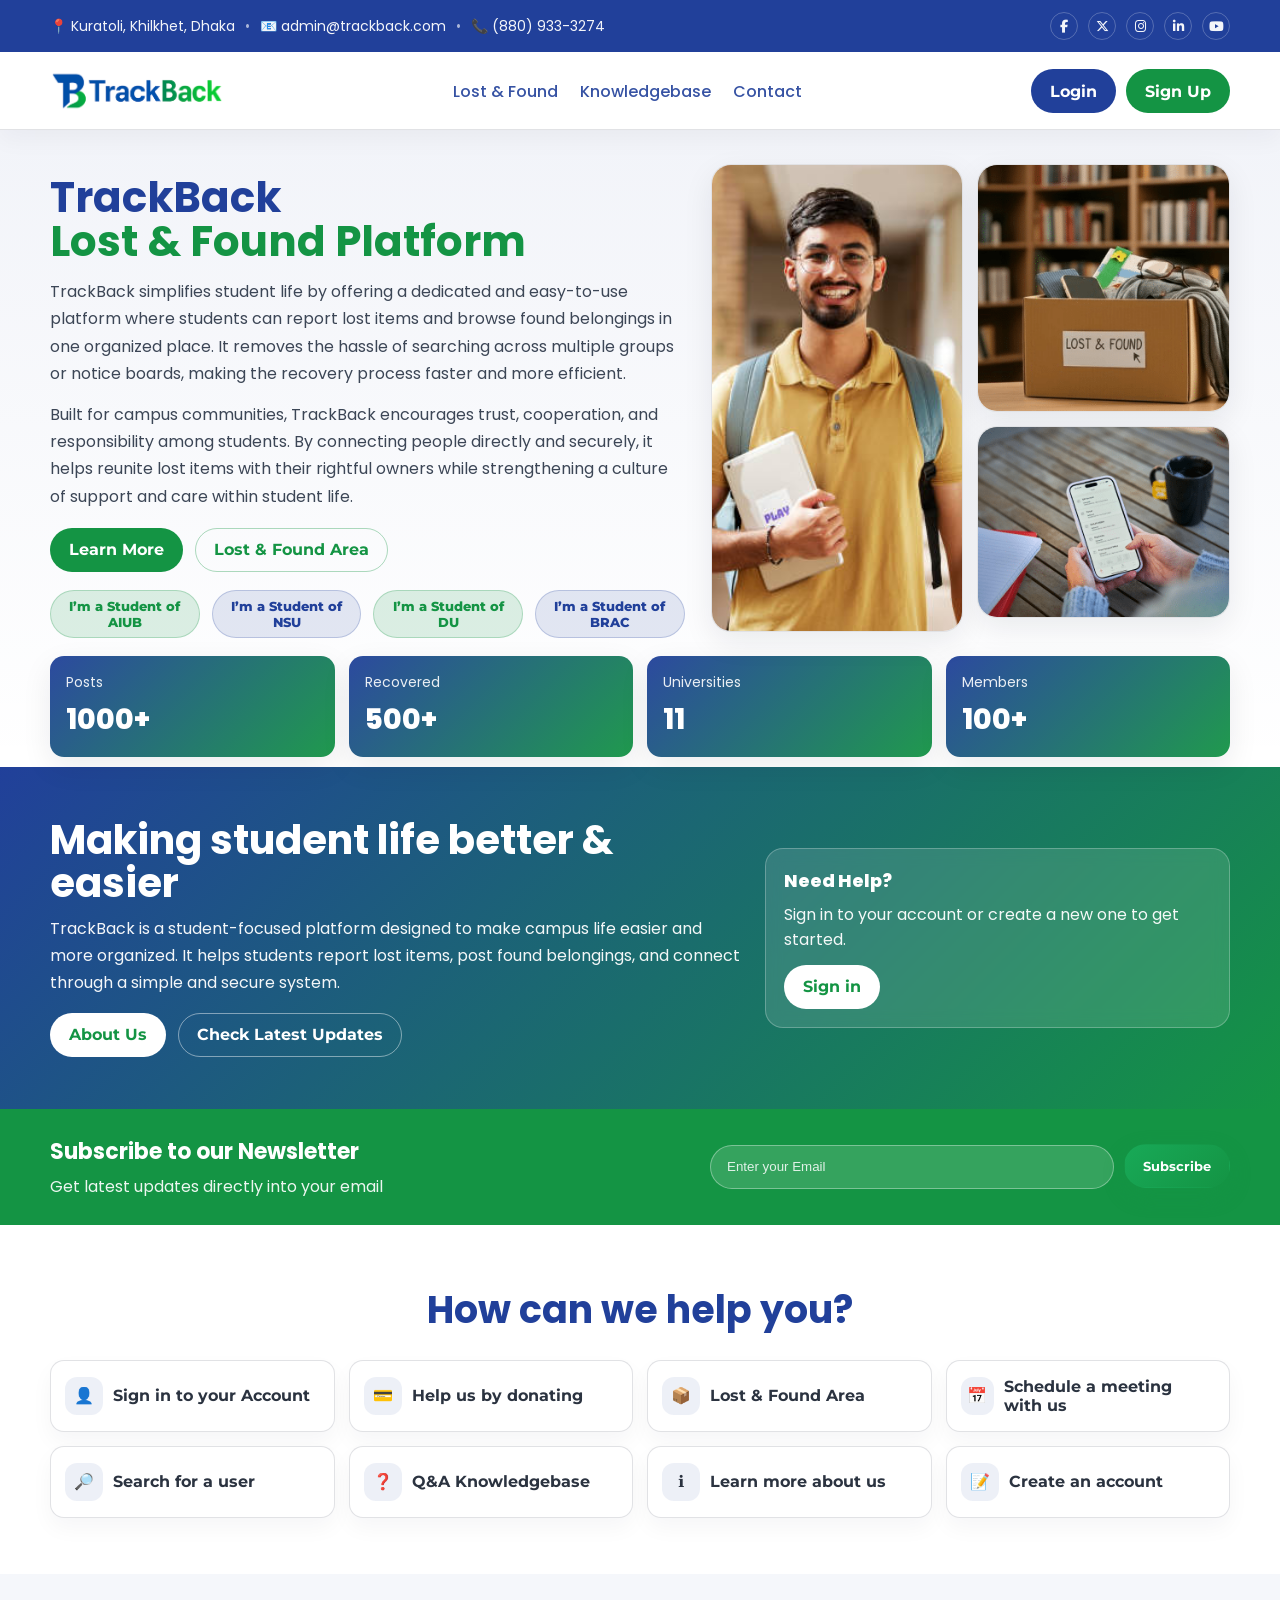
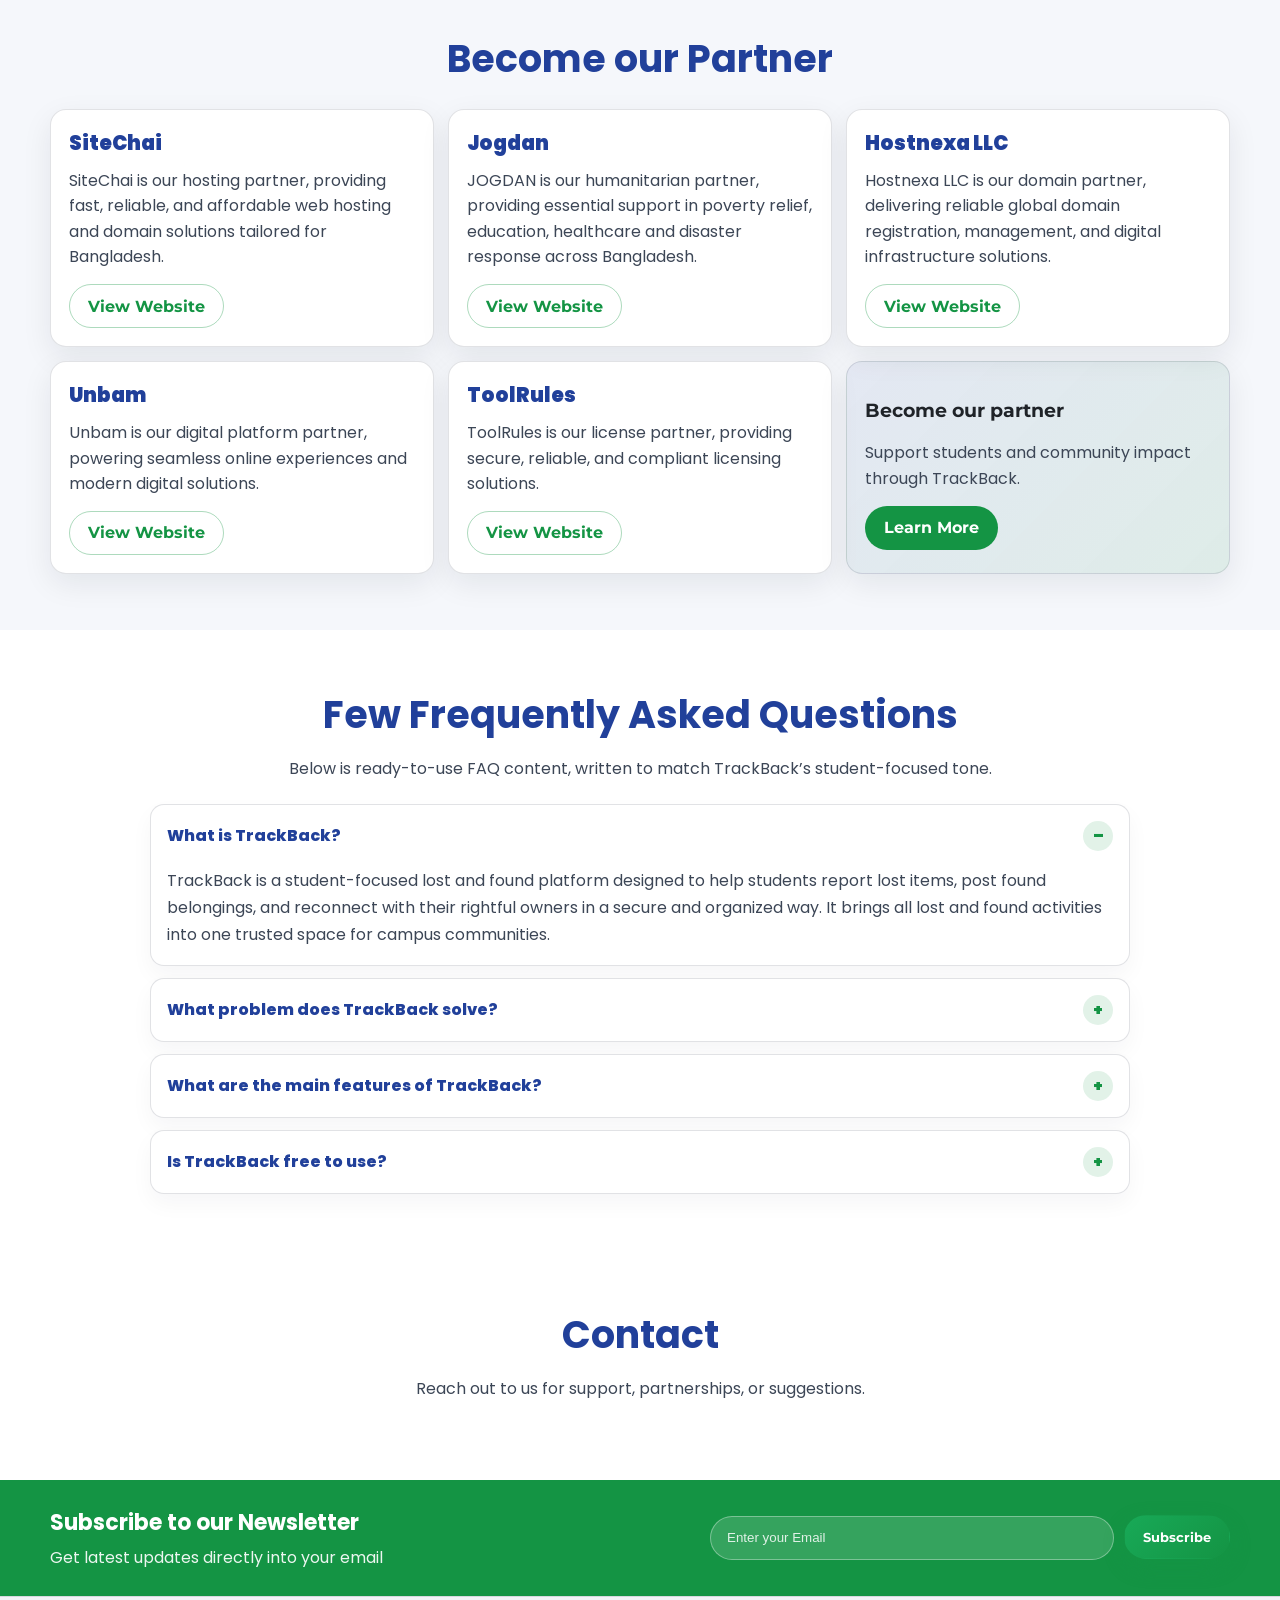
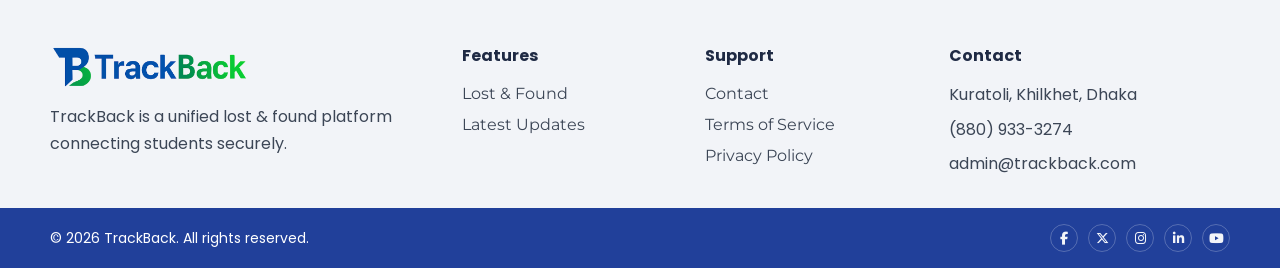
==== commit 1ab0971a: "modified index" ====
--- a/index.html
+++ b/index.html
@@ -301,6 +301,20 @@
     </section>
   </main>
 
+      <section class="newsletter-strip">
+      <div class="container newsletter-strip__inner">
+        <div class="newsletter-strip__text">
+          <h3>Subscribe to our Newsletter</h3>
+          <p>Get latest updates directly into your email</p>
+        </div>
+
+        <form class="newsletter-strip__form" action="#" method="post">
+          <input type="email" placeholder="Enter your Email" required />
+          <button class="btn btn--green" type="submit">Subscribe</button>
+        </form>
+      </div>
+    </section>
+
   <div id="footer-placeholder"></div>
 
   <button id="backToTop" class="back-to-top" aria-label="Back to top">
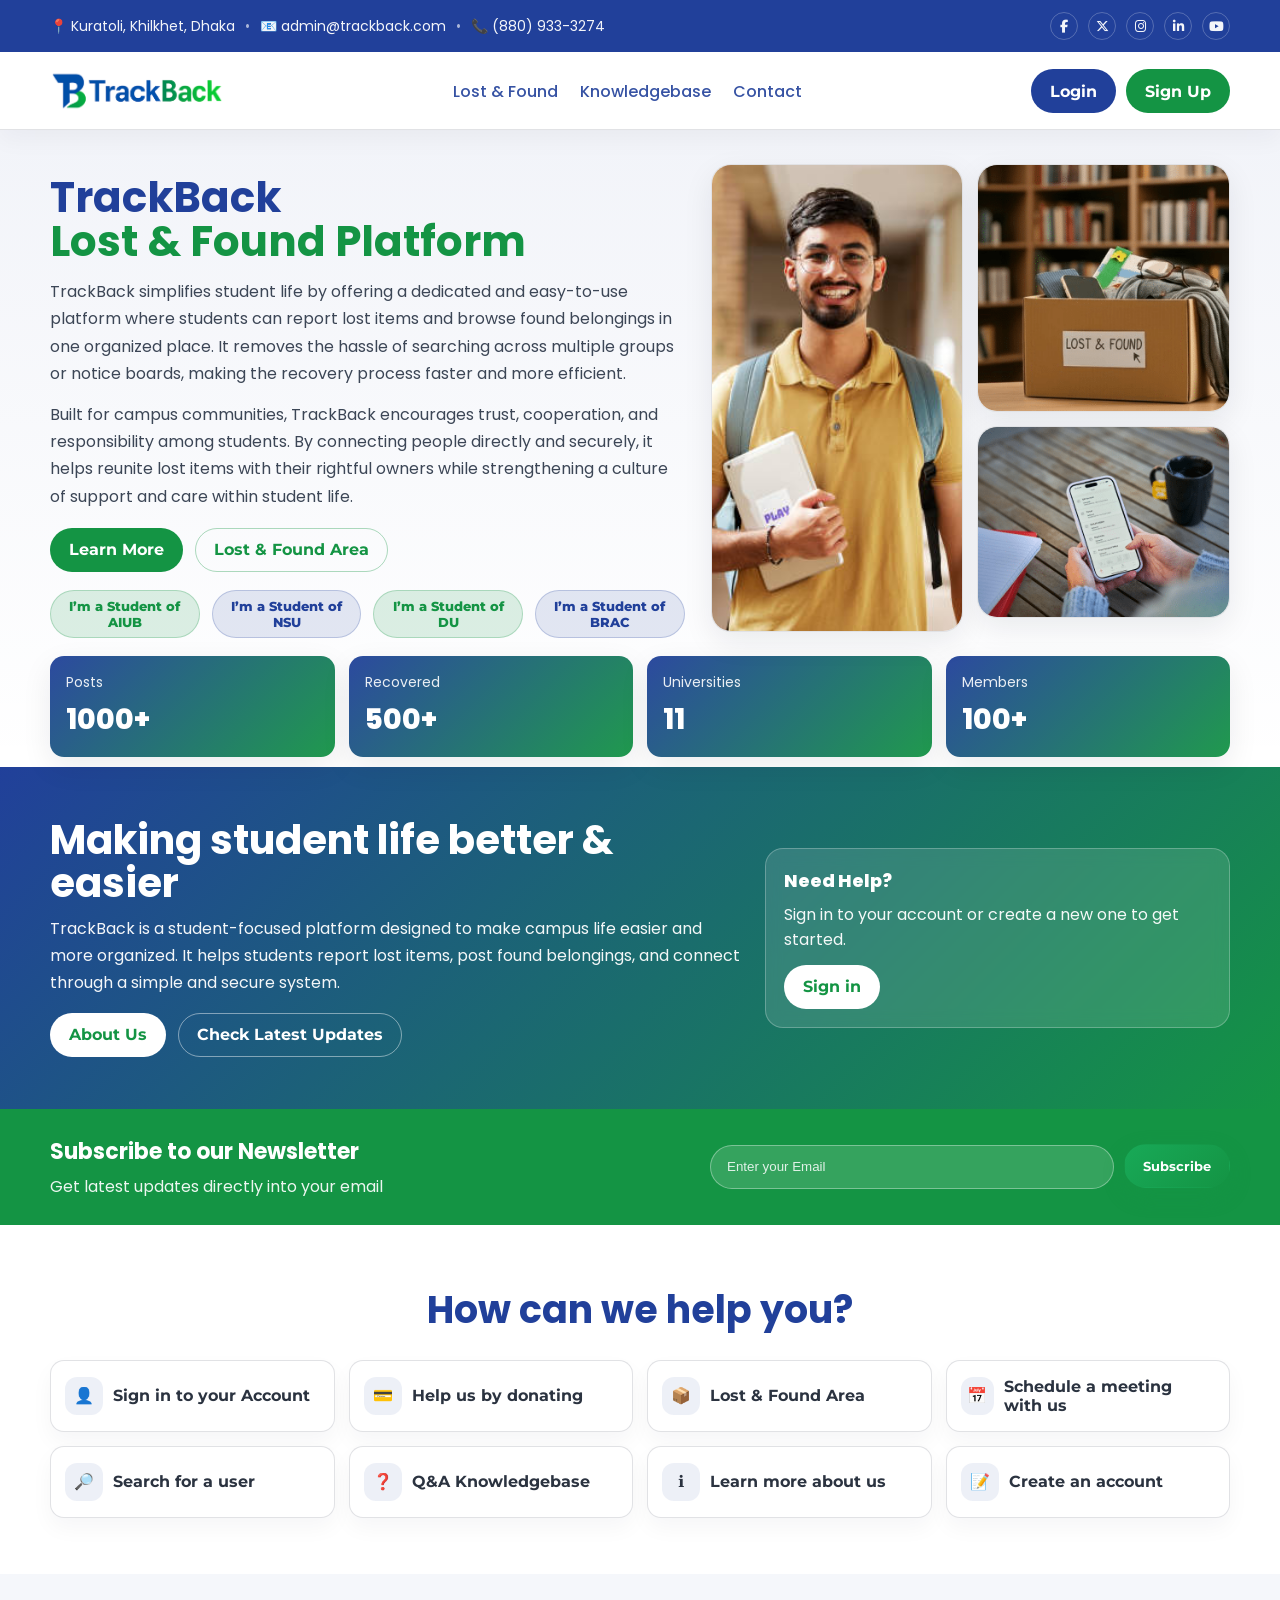
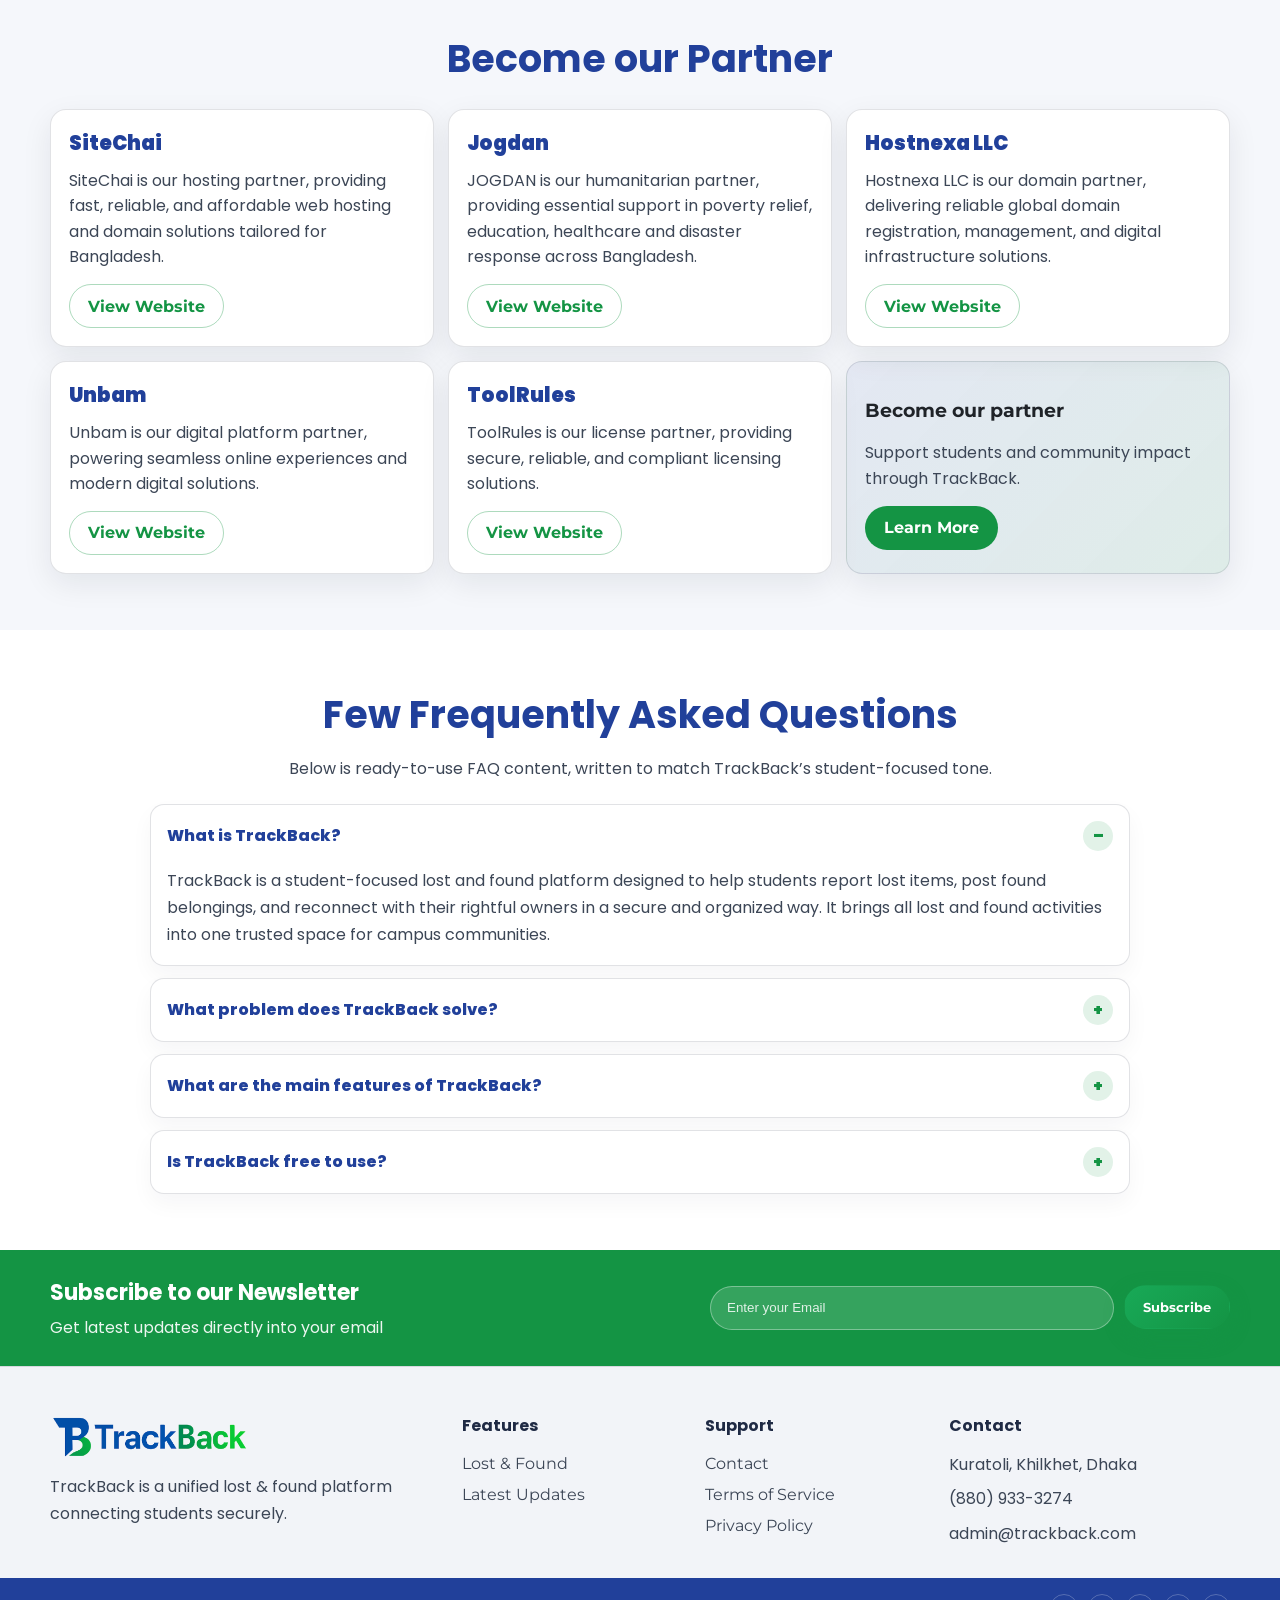
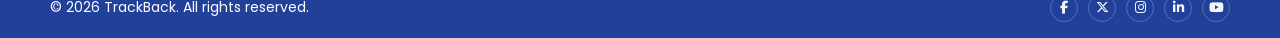
==== commit 8de7fec0: "modified index" ====
--- a/index.html
+++ b/index.html
@@ -293,12 +293,12 @@
     </section>
 
     <!-- ✅ keep a real contact anchor so header link doesn't break -->
-    <section class="section" id="contact">
+    <!-- <section class="section" id="contact">
       <div class="container">
         <h2 class="section__title">Contact</h2>
         <p class="section__sub">Reach out to us for support, partnerships, or suggestions.</p>
       </div>
-    </section>
+    </section> -->
   </main>
 
       <section class="newsletter-strip">
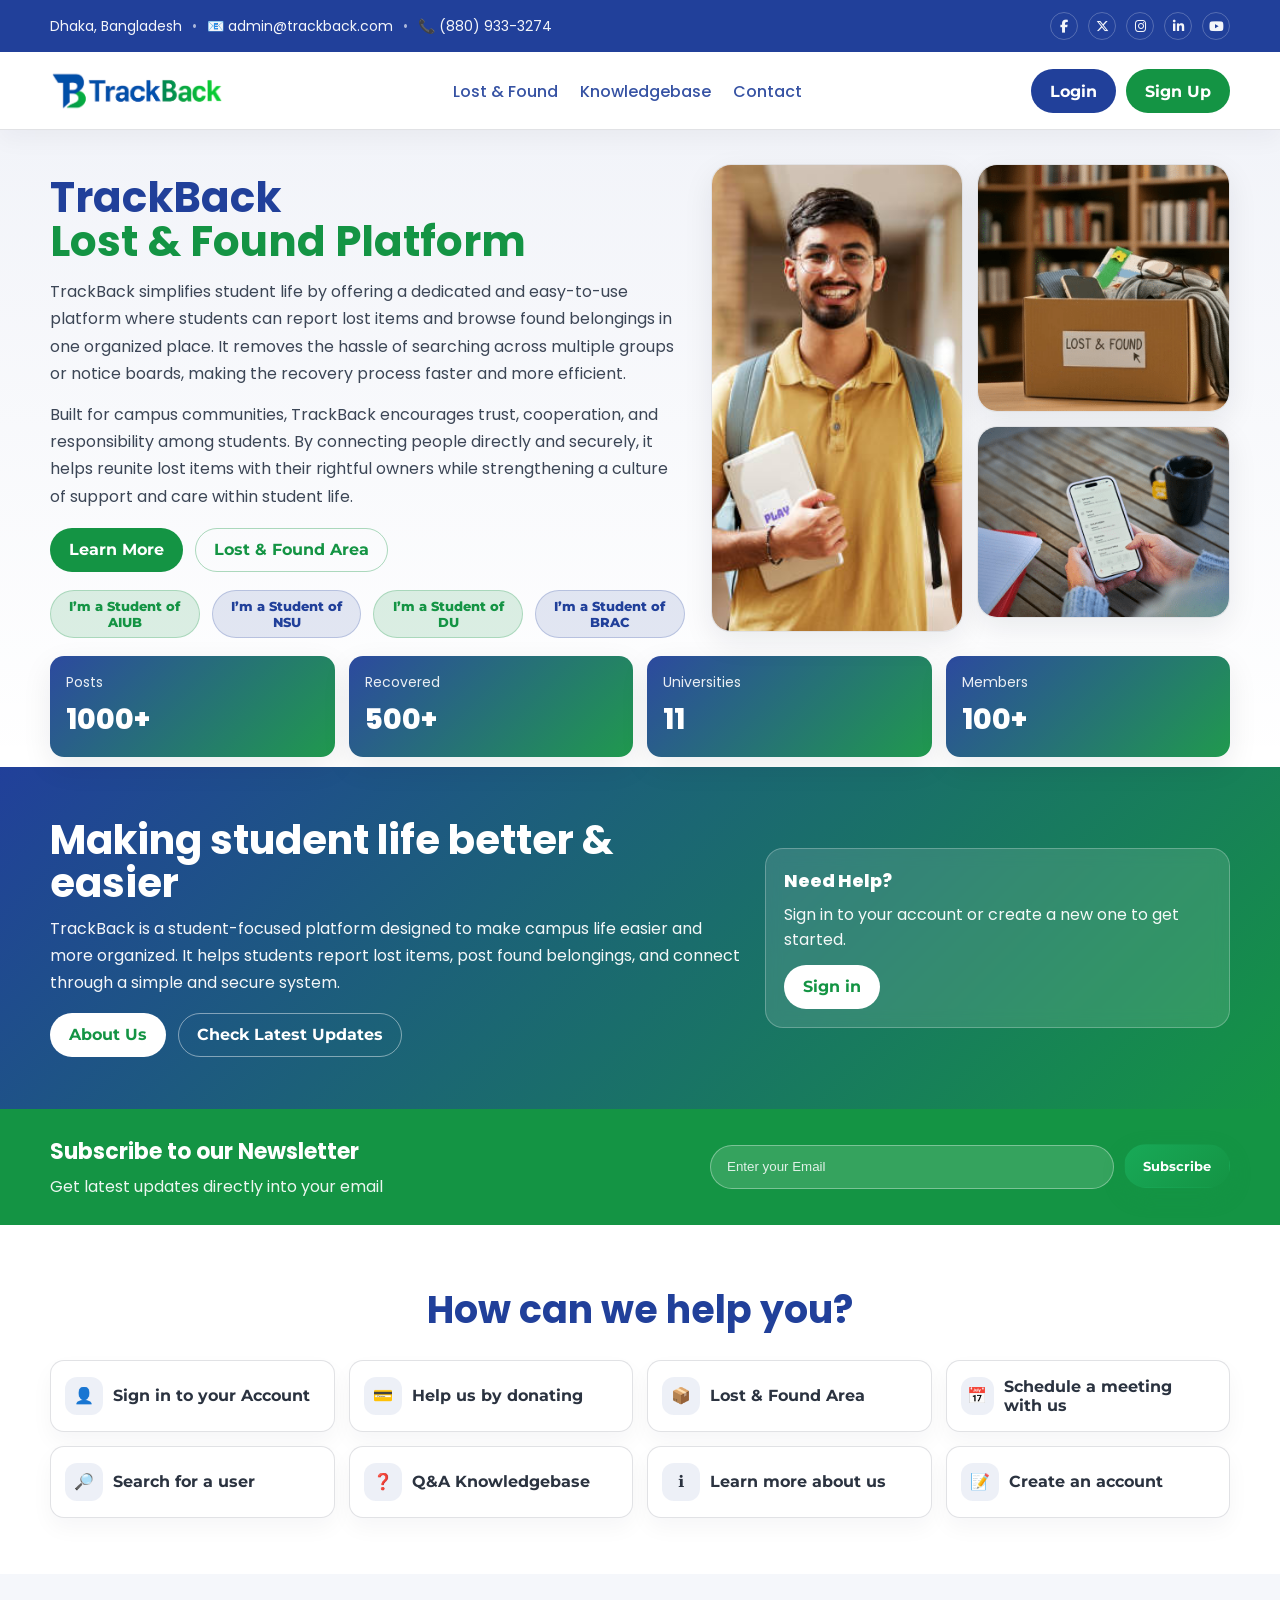
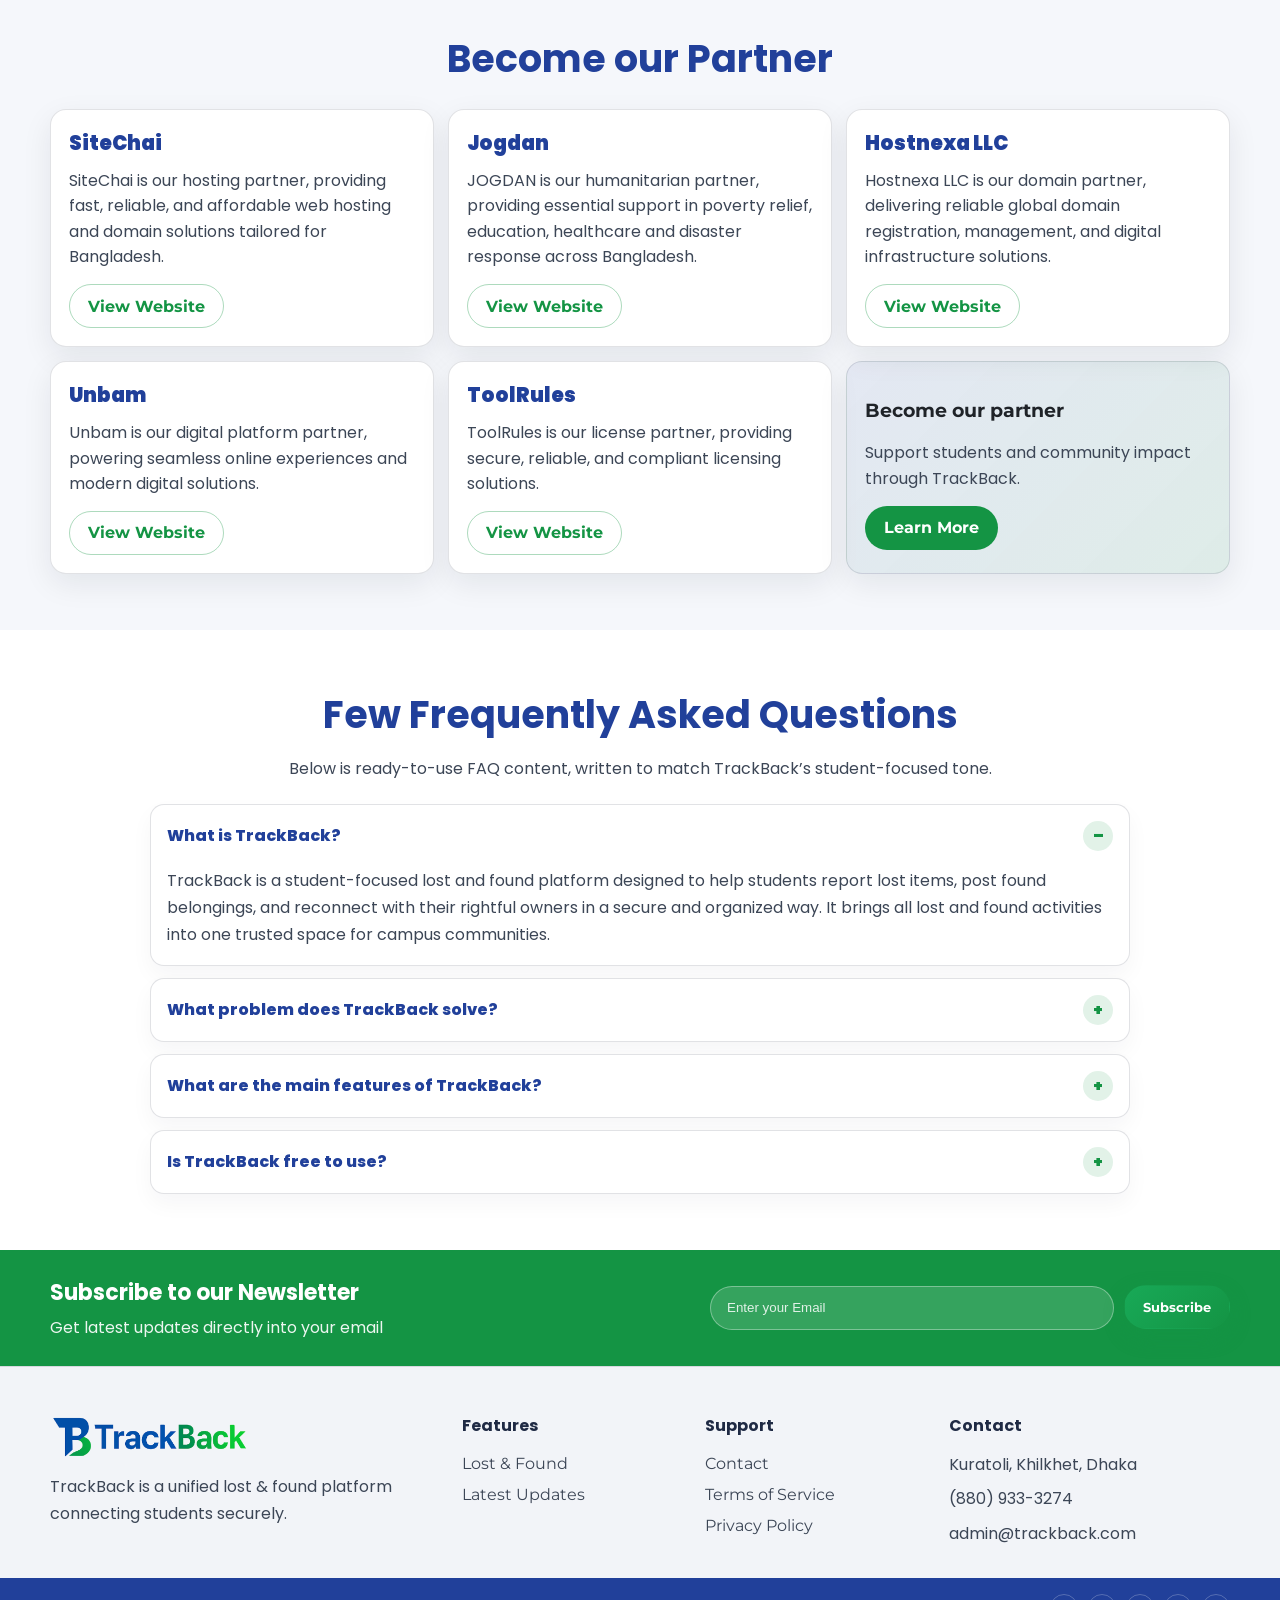
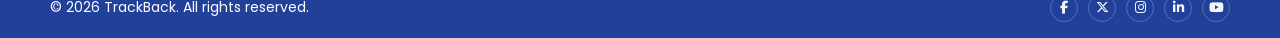
==== commit dfc53829: "modified stylesheet" ====
--- a/index.html
+++ b/index.html
@@ -14,7 +14,8 @@
     href="https://fonts.googleapis.com/css2?family=Montserrat:wght@500;600;700&family=Poppins:wght@400;500;600;700&display=swap"
     rel="stylesheet" />
 
-  <link rel="stylesheet" href="/index.css" />
+  <link rel="stylesheet" href="/index.css?v=8" />
+
 
   <script>
     async function loadPartial(url, targetId) {
--- a/index.css
+++ b/index.css
@@ -1050,3 +1050,17 @@
   visibility: visible;
   transform: translateY(0);
 }
+
+/* =========================
+   Hide address text on mobile
+   ========================= */
+@media (max-width: 768px) {
+  .topbar__left {
+    display: none !important;
+  }
+
+  /* keep social icons aligned nicely */
+  .topbar__inner {
+    justify-content: flex-end;
+  }
+}
